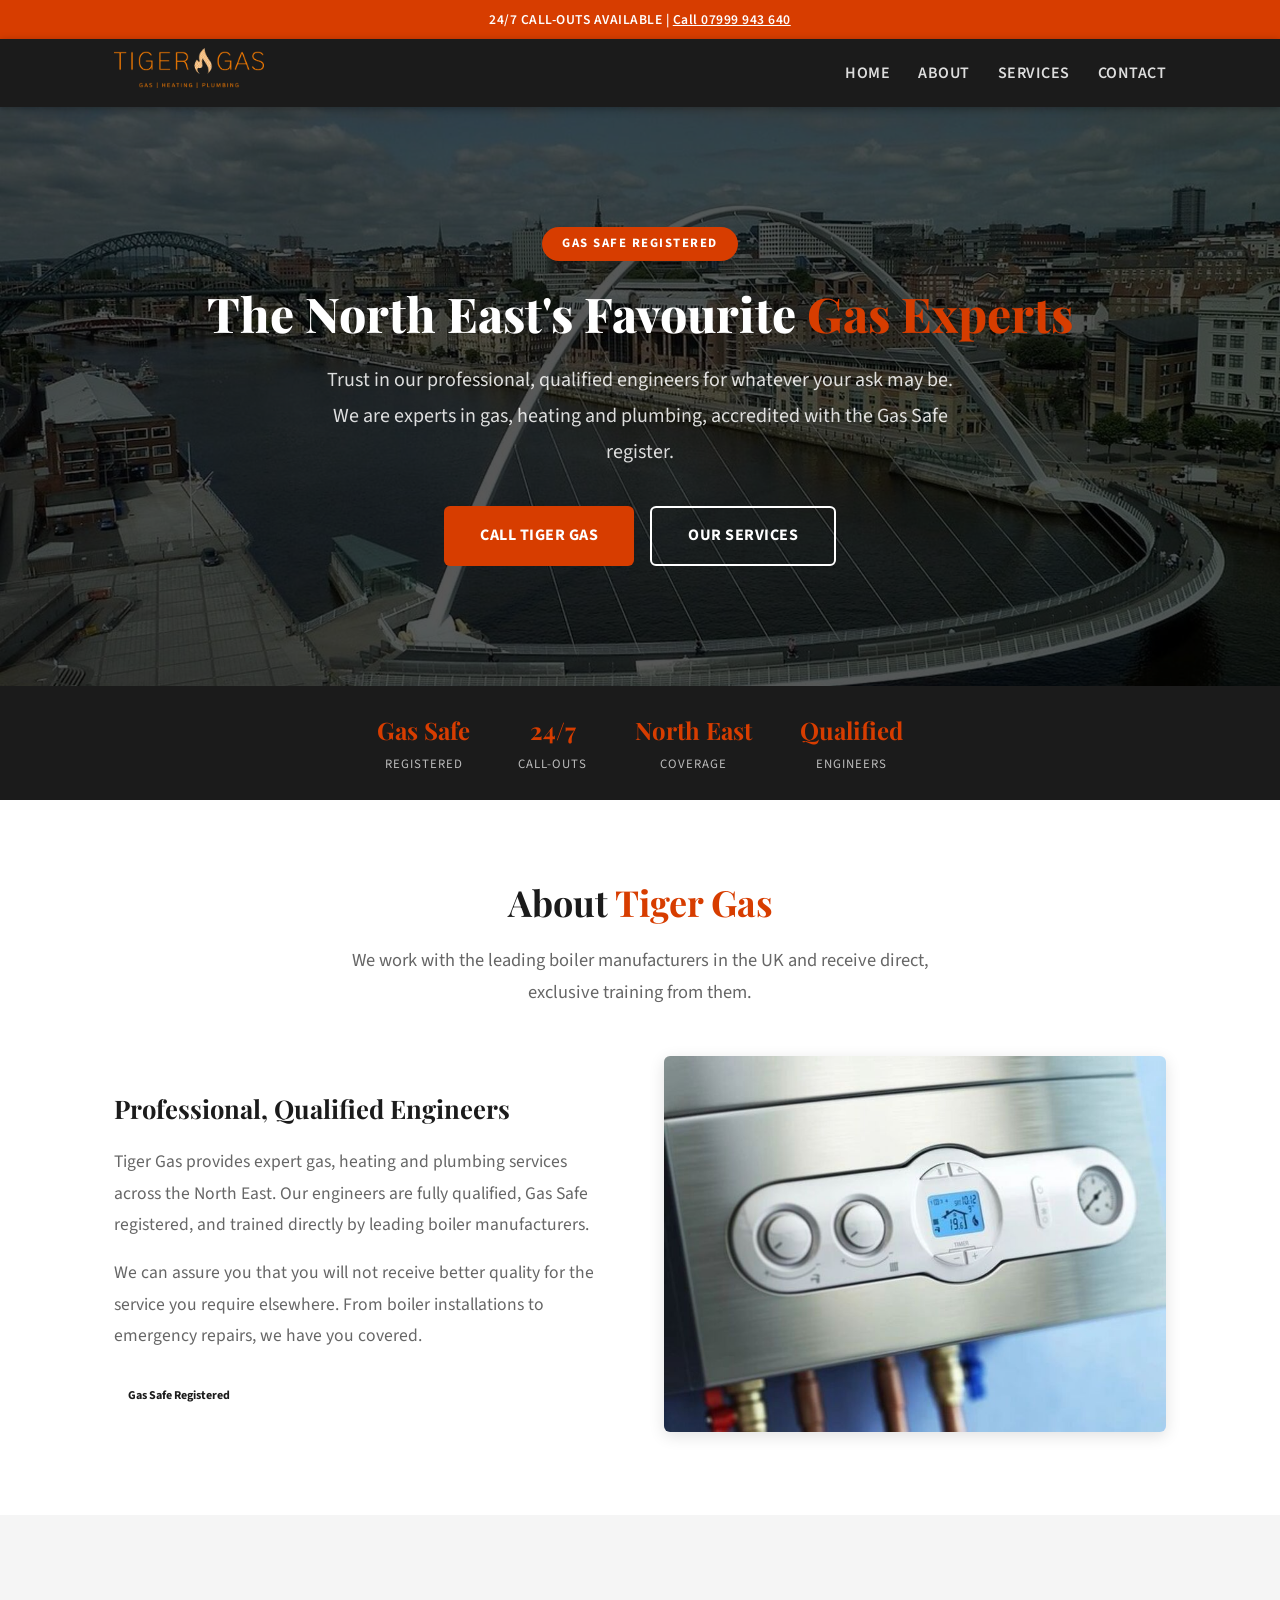
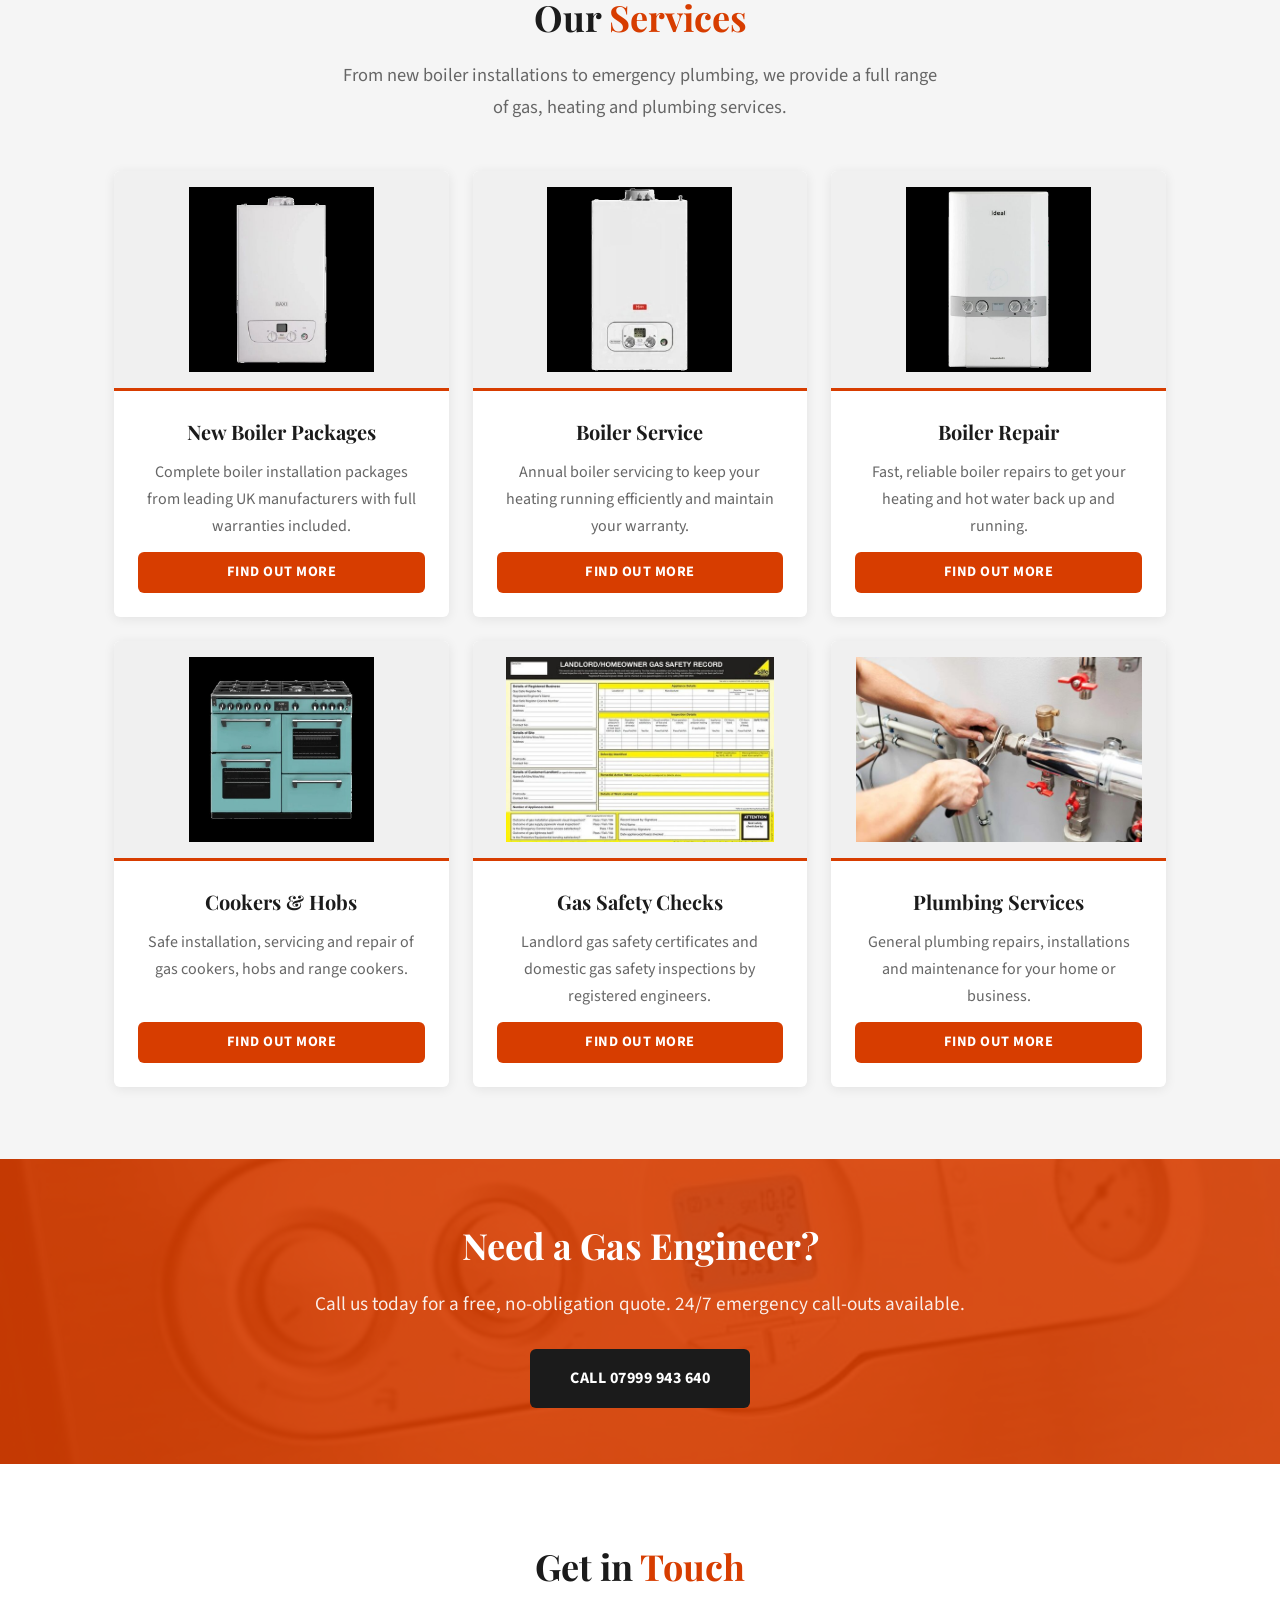
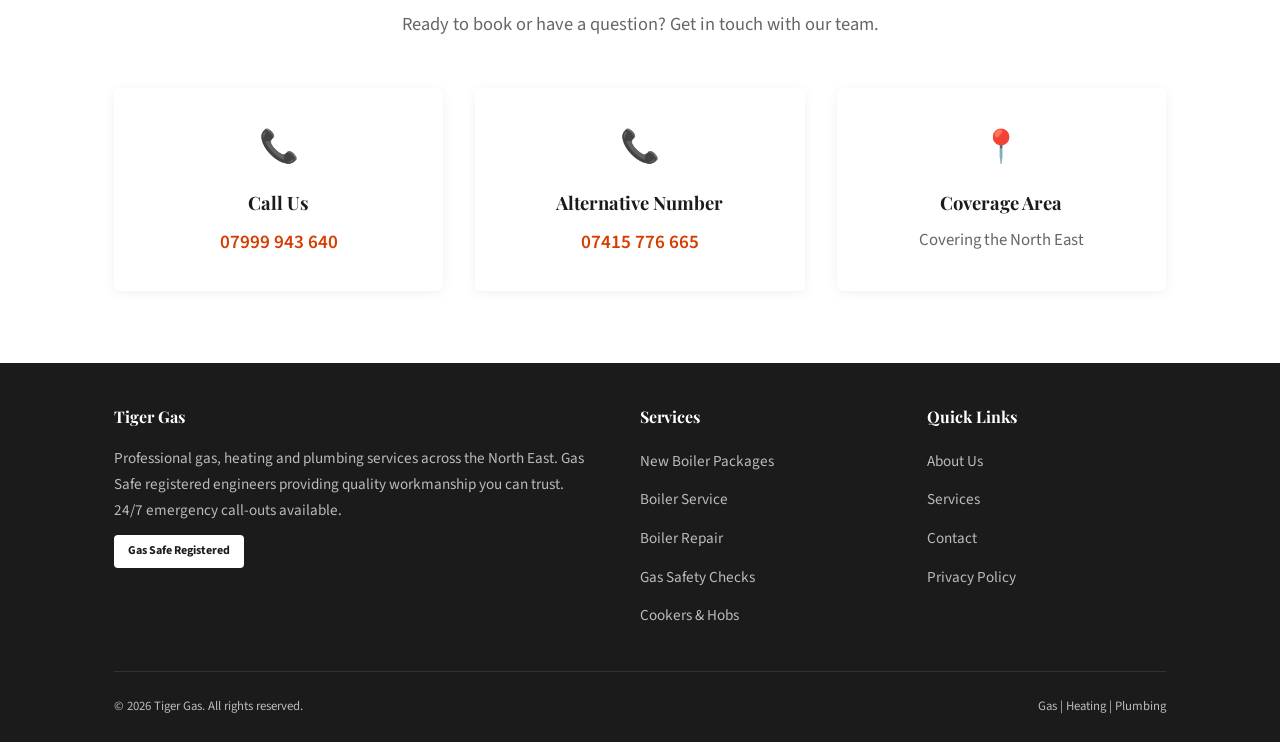
==== index.html @ 18a29472 "Add services dropdown nav, remove ASHP from service grids, keep 6-card layout" ====
<!DOCTYPE html>
<html lang="en">
<head>
  <meta charset="UTF-8">
  <link rel="icon" type="image/png" href="images/favicon.png">
  <meta name="viewport" content="width=device-width, initial-scale=1.0">
  <title>Tiger Gas | Gas, Heating &amp; Plumbing | North East</title>
  <meta name="description" content="Tiger Gas - Professional gas, heating and plumbing services across the North East. Gas Safe registered engineers. 24/7 call-outs available.">
  <link rel="preconnect" href="https://fonts.googleapis.com">
  <link rel="preconnect" href="https://fonts.gstatic.com" crossorigin>
  <link rel="preload" as="image" href="images/skyline.jpg">
  <link rel="stylesheet" href="style.css">
  <link href="https://fonts.googleapis.com/css2?family=Playfair+Display:wght@600;700;800&family=Source+Sans+3:wght@400;500;600;700&display=swap" rel="stylesheet" media="print" onload="this.media='all'">
  <noscript><link href="https://fonts.googleapis.com/css2?family=Playfair+Display:wght@600;700;800&family=Source+Sans+3:wght@400;500;600;700&display=swap" rel="stylesheet"></noscript>
</head>
<body>

<!-- TOP BAR -->
<div class="topbar">
  24/7 CALL-OUTS AVAILABLE | <a href="tel:07999943640">Call 07999 943 640</a>
</div>

<!-- NAV -->
<nav>
  <div class="container">
    <div class="logo"><a href="index.html"><img src="images/logo.png" alt="Tiger Gas"></a></div>
    <button class="hamburger" onclick="document.querySelector('nav ul').classList.toggle('open')" aria-label="Menu">
      <span></span><span></span><span></span>
    </button>
    <ul>
      <li><a href="index.html">Home</a></li>
      <li><a href="about.html">About</a></li>
      <li class="has-dropdown"><a href="services.html">Services</a>
            <div class="dropdown">
              <a href="new-boiler-packages.html">New Boiler Packages</a>
              <a href="boiler-service.html">Boiler Service</a>
              <a href="boiler-repair.html">Boiler Repair</a>
              <a href="gas-safety-checks.html">Gas Safety Checks</a>
              <a href="cookers-and-hobs.html">Cookers &amp; Hobs</a>
              <a href="air-source-heat-pumps.html">Air Source Heat Pumps</a>
            </div>
          </li>
      <li><a href="contact.html">Contact</a></li>
    </ul>
  </div>
</nav>

<main>

<!-- HERO -->
<section class="hero">
  <div class="container">
    <div class="badge">Gas Safe Registered</div>
    <h1>The North East's Favourite <span>Gas Experts</span></h1>
    <p>Trust in our professional, qualified engineers for whatever your ask may be. We are experts in gas, heating and plumbing, accredited with the Gas Safe register.</p>
    <div class="btns">
      <a href="tel:07999943640" class="btn-primary">Call Tiger Gas</a>
      <a href="services.html" class="btn-outline">Our Services</a>
    </div>
  </div>
</section>

<!-- TRUST BAR -->
<div class="trust-bar">
  <div class="container">
    <div class="trust-items">
      <div class="trust-item">
        <div class="num">Gas Safe</div>
        <div class="txt">Registered</div>
      </div>
      <div class="trust-item">
        <div class="num">24/7</div>
        <div class="txt">Call-Outs</div>
      </div>
      <div class="trust-item">
        <div class="num">North East</div>
        <div class="txt">Coverage</div>
      </div>
      <div class="trust-item">
        <div class="num">Qualified</div>
        <div class="txt">Engineers</div>
      </div>
    </div>
  </div>
</div>

<!-- ABOUT -->
<section id="about">
  <div class="container">
    <h2 class="section-title">About <span>Tiger Gas</span></h2>
    <p class="section-subtitle">We work with the leading boiler manufacturers in the UK and receive direct, exclusive training from them.</p>
    <div class="about-grid">
      <div>
        <h3>Professional, Qualified Engineers</h3>
        <p>Tiger Gas provides expert gas, heating and plumbing services across the North East. Our engineers are fully qualified, Gas Safe registered, and trained directly by leading boiler manufacturers.</p>
        <p>We can assure you that you will not receive better quality for the service you require elsewhere. From boiler installations to emergency repairs, we have you covered.</p>
        <div class="gas-safe">Gas Safe Registered</div>
      </div>
      <div>
        <img loading="lazy" src="images/hero.jpg" alt="Boiler controls" style="width:100%; border-radius: var(--radius); box-shadow: 0 4px 16px rgba(0,0,0,.12);">
      </div>
    </div>
  </div>
</section>

<!-- SERVICES -->
<section id="services" class="alt">
  <div class="container">
    <h2 class="section-title">Our <span>Services</span></h2>
    <p class="section-subtitle">From new boiler installations to emergency plumbing, we provide a full range of gas, heating and plumbing services.</p>
    <div class="services-grid">
      <div class="service-card">
        <img loading="lazy" src="images/service-boiler-new.jpg" alt="New boiler installation">
        <div class="card-body">
          <h3>New Boiler Packages</h3>
          <p>Complete boiler installation packages from leading UK manufacturers with full warranties included.</p>
          <a href="new-boiler-packages.html" class="find-out">Find Out More</a>
        </div>
      </div>
      <div class="service-card">
        <img loading="lazy" src="images/service-boiler-service.jpg" alt="Boiler servicing">
        <div class="card-body">
          <h3>Boiler Service</h3>
          <p>Annual boiler servicing to keep your heating running efficiently and maintain your warranty.</p>
          <a href="boiler-service.html" class="find-out">Find Out More</a>
        </div>
      </div>
      <div class="service-card">
        <img loading="lazy" src="images/service-boiler-repair.jpg" alt="Boiler repair">
        <div class="card-body">
          <h3>Boiler Repair</h3>
          <p>Fast, reliable boiler repairs to get your heating and hot water back up and running.</p>
          <a href="boiler-repair.html" class="find-out">Find Out More</a>
        </div>
      </div>
      <div class="service-card">
        <img loading="lazy" src="images/service-cookers.jpg" alt="Gas cookers and hobs">
        <div class="card-body">
          <h3>Cookers &amp; Hobs</h3>
          <p>Safe installation, servicing and repair of gas cookers, hobs and range cookers.</p>
          <a href="cookers-and-hobs.html" class="find-out">Find Out More</a>
        </div>
      </div>
      <div class="service-card">
        <img loading="lazy" src="images/service-gas-safety.jpg" alt="Gas safety certificate">
        <div class="card-body">
          <h3>Gas Safety Checks</h3>
          <p>Landlord gas safety certificates and domestic gas safety inspections by registered engineers.</p>
          <a href="gas-safety-checks.html" class="find-out">Find Out More</a>
        </div>
      </div>
      <div class="service-card">
        <img loading="lazy" src="images/service-plumbing.jpg" alt="Plumbing services">
        <div class="card-body">
          <h3>Plumbing Services</h3>
          <p>General plumbing repairs, installations and maintenance for your home or business.</p>
          <a href="contact.html" class="find-out">Find Out More</a>
        </div>
      </div>
    </div>
  </div>
</section>

<!-- CTA BANNER -->
<div class="cta-banner">
  <div class="container">
    <h2>Need a Gas Engineer?</h2>
    <p>Call us today for a free, no-obligation quote. 24/7 emergency call-outs available.</p>
    <a href="tel:07999943640" class="btn-dark">Call 07999 943 640</a>
  </div>
</div>

<!-- CONTACT -->
<section id="contact">
  <div class="container">
    <h2 class="section-title">Get in <span>Touch</span></h2>
    <p class="section-subtitle">Ready to book or have a question? Get in touch with our team.</p>
    <div class="contact-grid">
      <div class="contact-card">
        <div class="icon">&#128222;</div>
        <h3>Call Us</h3>
        <p><a href="tel:07999943640">07999 943 640</a></p>
      </div>
      <div class="contact-card">
        <div class="icon">&#128222;</div>
        <h3>Alternative Number</h3>
        <p><a href="tel:+447415776665">07415 776 665</a></p>
      </div>
      <div class="contact-card">
        <div class="icon">&#128205;</div>
        <h3>Coverage Area</h3>
        <p>Covering the North East</p>
      </div>
    </div>
  </div>
</section>

</main>

<!-- FOOTER -->
<footer>
  <div class="container">
    <div class="footer-grid">
      <div>
        <h4>Tiger Gas</h4>
        <p>Professional gas, heating and plumbing services across the North East. Gas Safe registered engineers providing quality workmanship you can trust. 24/7 emergency call-outs available.</p>
        <div class="gas-safe">Gas Safe Registered</div>
      </div>
      <div>
        <h4>Services</h4>
        <ul>
          <li><a href="new-boiler-packages.html">New Boiler Packages</a></li>
          <li><a href="boiler-service.html">Boiler Service</a></li>
          <li><a href="boiler-repair.html">Boiler Repair</a></li>
          <li><a href="gas-safety-checks.html">Gas Safety Checks</a></li>
          <li><a href="cookers-and-hobs.html">Cookers &amp; Hobs</a></li>
        </ul>
      </div>
      <div>
        <h4>Quick Links</h4>
        <ul>
          <li><a href="about.html">About Us</a></li>
          <li><a href="services.html">Services</a></li>
          <li><a href="contact.html">Contact</a></li>
          <li><a href="privacy.html">Privacy Policy</a></li>
        </ul>
      </div>
    </div>
    <div class="footer-bottom">
      <span>&copy; 2026 Tiger Gas. All rights reserved.</span>
      <span>Gas | Heating | Plumbing</span>
    </div>
  </div>
</footer>

</body>
</html>
---- style.css ----
*, *::before, *::after { box-sizing: border-box; margin: 0; padding: 0; }

:root {
  --orange: #D73D00;
  --orange-hover: #bf3500;
  --dark: #1B1B1B;
  --dark-light: #2a2a2a;
  --text: #333333;
  --text-light: #666666;
  --bg: #ffffff;
  --bg-alt: #f5f5f5;
  --radius: 6px;
}

body {
  font-family: 'Source Sans 3', -apple-system, sans-serif;
  color: var(--text);
  font-size: 18px;
  line-height: 1.7;
  background: var(--bg);
}

h1, h2, h3 { font-family: 'Playfair Display', serif; }
a { color: var(--orange); text-decoration: none; }
a:hover { text-decoration: underline; }
.container { max-width: 1100px; margin: 0 auto; padding: 0 24px; }

/* TOP BAR */
.topbar {
  background: var(--orange);
  color: #fff;
  text-align: center;
  padding: 8px 16px;
  font-size: .85rem;
  font-weight: 600;
  letter-spacing: .5px;
}
.topbar a { color: #fff; text-decoration: underline; }

/* NAV */
nav {
  background: var(--dark);
  position: sticky;
  top: 0;
  z-index: 100;
  box-shadow: 0 2px 8px rgba(0,0,0,.3);
}
nav .container {
  display: flex;
  align-items: center;
  justify-content: space-between;
  height: 68px;
}
nav .logo img {
  height: 40px;
  width: auto;
}
nav .logo a { display: inline-block; line-height: 0; }
nav ul { list-style: none; display: flex; gap: 28px; }
nav ul a {
  color: rgba(255,255,255,.85);
  font-size: 1rem;
  font-weight: 600;
  text-transform: uppercase;
  letter-spacing: .5px;
  transition: color .2s;
}
nav ul a:hover { color: var(--orange); text-decoration: none; }

/* NAV DROPDOWN */
nav li { position: relative; }
nav li .dropdown {
  display: none;
  position: absolute;
  top: 100%;
  left: 0;
  background: var(--dark);
  min-width: 220px;
  border-radius: 0 0 6px 6px;
  box-shadow: 0 8px 24px rgba(0,0,0,.3);
  padding: 8px 0;
  z-index: 100;
}
nav li:hover .dropdown { display: block; }
nav li .dropdown a {
  display: block;
  padding: 10px 20px;
  font-size: .85rem;
  text-transform: none;
  letter-spacing: 0;
  white-space: nowrap;
}
nav li .dropdown a:hover { background: rgba(255,255,255,.08); }

.hamburger {
  display: none;
  background: none;
  border: none;
  cursor: pointer;
  padding: 4px;
}
.hamburger span {
  display: block;
  width: 26px;
  height: 3px;
  background: #fff;
  margin: 5px 0;
  border-radius: 2px;
  transition: .3s;
}

/* HERO */
.hero {
  background: url('images/skyline.jpg') center/cover no-repeat;
  color: #fff;
  padding: 120px 0;
  text-align: center;
  position: relative;
  overflow: hidden;
}
.hero::before {
  content: '';
  position: absolute;
  inset: 0;
  background: rgba(0,0,0,.65);
}
.hero .container { position: relative; z-index: 1; }
.hero .badge {
  display: inline-block;
  background: var(--orange);
  color: #fff;
  font-size: .8rem;
  font-weight: 700;
  text-transform: uppercase;
  letter-spacing: 1.5px;
  padding: 6px 20px;
  border-radius: 30px;
  margin-bottom: 24px;
}
.hero h1 {
  font-size: 3rem;
  font-weight: 800;
  margin-bottom: 20px;
  line-height: 1.2;
}
.hero h1 span { color: var(--orange); }
.hero p {
  font-size: 1.25rem;
  color: rgba(255,255,255,.85);
  max-width: 650px;
  margin: 0 auto 36px;
  line-height: 1.8;
}
.hero .btns { display: flex; gap: 16px; justify-content: center; flex-wrap: wrap; }
.btn-primary {
  display: inline-block;
  background: var(--orange);
  color: #fff;
  padding: 16px 36px;
  border-radius: var(--radius);
  font-weight: 700;
  font-size: 1rem;
  text-transform: uppercase;
  letter-spacing: .5px;
  transition: background .2s, transform .2s;
  border: none;
  cursor: pointer;
}
.btn-primary:hover { background: var(--orange-hover); transform: translateY(-2px); text-decoration: none; }
.btn-outline {
  display: inline-block;
  border: 2px solid #fff;
  color: #fff;
  padding: 14px 36px;
  border-radius: var(--radius);
  font-weight: 700;
  font-size: 1rem;
  text-transform: uppercase;
  letter-spacing: .5px;
  transition: background .2s, transform .2s;
}
.btn-outline:hover { background: rgba(255,255,255,.1); transform: translateY(-2px); text-decoration: none; }

/* SECTIONS */
section { padding: 72px 0; }
section.alt { background: var(--bg-alt); }
.section-title {
  font-size: 2.25rem;
  font-weight: 700;
  text-align: center;
  margin-bottom: 12px;
  color: var(--dark);
}
.section-title span { color: var(--orange); }
.section-subtitle {
  text-align: center;
  color: var(--text-light);
  margin-bottom: 48px;
  max-width: 600px;
  margin-left: auto;
  margin-right: auto;
  font-size: 1.15rem;
}

/* TRUST BAR */
.trust-bar {
  background: var(--dark);
  padding: 24px 0;
}
.trust-items {
  display: flex;
  justify-content: center;
  gap: 48px;
  flex-wrap: wrap;
}
.trust-item {
  text-align: center;
  color: #fff;
}
.trust-item .num {
  font-family: 'Playfair Display', serif;
  font-size: 1.5rem;
  font-weight: 700;
  color: var(--orange);
}
.trust-item .txt {
  font-size: .8rem;
  text-transform: uppercase;
  letter-spacing: 1px;
  color: rgba(255,255,255,.7);
  margin-top: 4px;
}

/* ABOUT */
.about-grid {
  display: grid;
  grid-template-columns: 1fr 1fr;
  gap: 48px;
  align-items: center;
}
.about-grid h3 {
  font-size: 1.6rem;
  margin-bottom: 16px;
  color: var(--dark);
}
.about-grid p {
  color: var(--text-light);
  margin-bottom: 16px;
  font-size: 1.1rem;
  line-height: 1.8;
}
.about-highlights {
  display: grid;
  grid-template-columns: 1fr 1fr;
  gap: 16px;
}
.highlight-card {
  background: var(--bg);
  border-left: 4px solid var(--orange);
  padding: 20px;
  border-radius: 0 var(--radius) var(--radius) 0;
  box-shadow: 0 2px 8px rgba(0,0,0,.06);
}
.highlight-card .icon { font-size: 1.5rem; margin-bottom: 8px; }
.highlight-card h4 { font-size: .9rem; color: var(--dark); margin-bottom: 4px; }
.highlight-card p { font-size: .8rem; color: var(--text-light); margin: 0; }

/* SERVICES */
.services-grid {
  display: grid;
  grid-template-columns: repeat(3, 1fr);
  gap: 24px;
}
.service-card {
  background: var(--bg);
  border-radius: var(--radius);
  overflow: hidden;
  box-shadow: 0 2px 12px rgba(0,0,0,.08);
  transition: transform .2s, box-shadow .2s;
  text-align: center;
  padding: 0;
  border-top: none;
  display: flex;
  flex-direction: column;
}
.service-card:hover {
  transform: translateY(-6px);
  box-shadow: 0 8px 24px rgba(0,0,0,.12);
}
.service-card img {
  width: 100%;
  height: 220px;
  object-fit: contain;
  background: #f0f0f0;
  padding: 16px;
  border-bottom: 3px solid var(--orange);
}
.service-card .card-body {
  padding: 24px;
  flex: 1;
  display: flex;
  flex-direction: column;
}
.service-card .card-body p {
  flex: 1;
}
.service-card h3 {
  font-size: 1.25rem;
  margin-bottom: 10px;
  color: var(--dark);
}
.service-card p {
  font-size: 1rem;
  color: var(--text-light);
  line-height: 1.7;
}
.service-card .find-out {
  display: inline-block;
  margin-top: 12px;
  background: var(--orange);
  color: #fff;
  padding: 8px 20px;
  border-radius: var(--radius);
  font-size: .9rem;
  font-weight: 700;
  text-transform: uppercase;
  letter-spacing: .5px;
  transition: background .2s;
}
.service-card .find-out:hover { background: var(--orange-hover); text-decoration: none; }

/* CTA BANNER */
.cta-banner {
  background: linear-gradient(rgba(215,61,0,.9), rgba(215,61,0,.9)), url('images/hero.jpg') center/cover no-repeat;
  color: #fff;
  padding: 56px 0;
  text-align: center;
}
.cta-banner h2 {
  font-size: 2.25rem;
  margin-bottom: 12px;
}
.cta-banner p {
  font-size: 1.2rem;
  opacity: .9;
  margin-bottom: 28px;
}
.cta-banner .btn-dark {
  display: inline-block;
  background: var(--dark);
  color: #fff;
  padding: 16px 40px;
  border-radius: var(--radius);
  font-weight: 700;
  font-size: 1rem;
  text-transform: uppercase;
  letter-spacing: .5px;
  transition: background .2s, transform .2s;
}
.cta-banner .btn-dark:hover { background: #000; transform: translateY(-2px); text-decoration: none; }

/* CONTACT GRID (homepage) */
.contact-grid {
  display: grid;
  grid-template-columns: 1fr 1fr 1fr;
  gap: 32px;
  text-align: center;
}
.contact-card {
  padding: 32px 24px;
  background: var(--bg);
  border-radius: var(--radius);
  box-shadow: 0 2px 12px rgba(0,0,0,.06);
}
.contact-card .icon {
  font-size: 2rem;
  margin-bottom: 12px;
}
.contact-card h3 {
  font-size: 1.15rem;
  color: var(--dark);
  margin-bottom: 8px;
}
.contact-card p {
  color: var(--text-light);
  font-size: 1.05rem;
}
.contact-card a {
  color: var(--orange);
  font-weight: 600;
  font-size: 1.2rem;
}
.contact-card a.btn-primary {
  color: #fff;
  font-size: .95rem;
}

/* FOOTER */
footer {
  background: var(--dark);
  color: rgba(255,255,255,.7);
  padding: 40px 0 24px;
}
.footer-grid {
  display: grid;
  grid-template-columns: 2fr 1fr 1fr;
  gap: 48px;
  margin-bottom: 32px;
}
footer h4 {
  color: #fff;
  font-family: 'Playfair Display', serif;
  font-size: 1rem;
  margin-bottom: 16px;
}
footer p { font-size: .95rem; line-height: 1.7; }
footer ul { list-style: none; }
footer ul li { margin-bottom: 8px; }
footer ul a { color: rgba(255,255,255,.7); font-size: .95rem; }
footer ul a:hover { color: var(--orange); }
.footer-bottom {
  border-top: 1px solid rgba(255,255,255,.1);
  padding-top: 24px;
  display: flex;
  justify-content: space-between;
  font-size: .8rem;
}
.gas-safe {
  display: inline-block;
  background: #fff;
  color: var(--dark);
  font-weight: 700;
  font-size: .75rem;
  padding: 6px 14px;
  border-radius: 4px;
  margin-top: 12px;
}

/* PAGE HERO (subpages) */
.page-hero {
  background: var(--dark);
  color: #fff;
  padding: 60px 0;
  height: 220px;
  display: flex;
  align-items: center;
  justify-content: center;
  text-align: center;
  position: relative;
  box-sizing: border-box;
}
.page-hero h1 {
  font-size: 2.5rem;
  font-weight: 800;
}
.page-hero h1 span { color: var(--orange); }
.page-hero p {
  color: rgba(255,255,255,.8);
  font-size: 1.15rem;
  max-width: 650px;
  margin: 16px auto 0;
  line-height: 1.7;
}

/* ABOUT CARDS (3-column grid) */
.about-cards {
  display: grid;
  grid-template-columns: repeat(3, 1fr);
  gap: 32px;
}
.about-card {
  background: var(--bg);
  border-radius: var(--radius);
  padding: 36px 28px;
  text-align: center;
  box-shadow: 0 2px 12px rgba(0,0,0,.06);
  border-top: 4px solid var(--orange);
  transition: transform .2s;
}
.about-card:hover { transform: translateY(-4px); }
.about-card-icon {
  font-size: 2.5rem;
  margin-bottom: 16px;
}
.about-card h3 {
  font-size: 1.15rem;
  color: var(--dark);
  margin-bottom: 12px;
}
.about-card p {
  color: var(--text-light);
  font-size: .95rem;
  line-height: 1.7;
}

/* PRICING TABLE */
.pricing-table {
  width: 100%;
  border-collapse: collapse;
  margin: 24px 0;
  border-radius: var(--radius);
  overflow: hidden;
  box-shadow: 0 2px 12px rgba(0,0,0,.08);
}
.pricing-table thead th {
  background: var(--dark);
  color: #fff;
  padding: 16px 24px;
  text-align: left;
  font-family: 'Playfair Display', serif;
  font-size: 1rem;
  font-weight: 700;
}
.pricing-table tbody td {
  padding: 14px 24px;
  font-size: .95rem;
  color: var(--text);
  border-bottom: 1px solid #eee;
}
.pricing-table tbody tr:nth-child(even) {
  background: var(--bg-alt);
}
.pricing-table tbody tr:hover {
  background: #ffe8dd;
}
.pricing-table .price {
  font-weight: 700;
  color: var(--orange);
  white-space: nowrap;
}
.pricing-table .note {
  font-size: .8rem;
  color: var(--text-light);
  display: block;
  margin-top: 2px;
}

/* FEATURE GRID (6 cards) */
.feature-grid {
  display: grid;
  grid-template-columns: repeat(3, 1fr);
  gap: 24px;
  margin: 36px 0;
}
.feature-card {
  background: var(--bg);
  border-radius: var(--radius);
  padding: 28px 20px;
  text-align: center;
  box-shadow: 0 2px 12px rgba(0,0,0,.06);
  border-left: 4px solid var(--orange);
  transition: transform .2s;
}
.feature-card:hover { transform: translateY(-4px); }
.feature-card .feature-icon {
  font-size: 2rem;
  margin-bottom: 12px;
}
.feature-card h3 {
  font-size: 1rem;
  color: var(--dark);
  margin-bottom: 6px;
}
.feature-card p {
  font-size: .85rem;
  color: var(--text-light);
  line-height: 1.5;
}

/* FAQ SECTION */
.faq-section {
  max-width: 800px;
  margin: 0 auto;
}
.faq-item {
  border-bottom: 1px solid #eee;
  margin-bottom: 0;
}
.faq-question {
  width: 100%;
  background: none;
  border: none;
  padding: 20px 40px 20px 0;
  text-align: left;
  font-family: 'Playfair Display', serif;
  font-size: 1.05rem;
  font-weight: 700;
  color: var(--dark);
  cursor: pointer;
  position: relative;
  transition: color .2s;
}
.faq-question:hover { color: var(--orange); }
.faq-question::after {
  content: '+';
  position: absolute;
  right: 0;
  top: 50%;
  transform: translateY(-50%);
  font-size: 1.4rem;
  font-weight: 400;
  color: var(--orange);
  transition: transform .2s;
}
.faq-item.open .faq-question::after {
  content: '\2212';
}
.faq-answer {
  max-height: 0;
  overflow: hidden;
  transition: max-height .3s ease, padding .3s ease;
}
.faq-item.open .faq-answer {
  max-height: 300px;
  padding-bottom: 20px;
}
.faq-answer p {
  color: var(--text-light);
  font-size: .95rem;
  line-height: 1.7;
}

/* CHECKLIST */
.checklist {
  list-style: none;
  display: grid;
  grid-template-columns: 1fr 1fr;
  gap: 12px;
  margin: 24px 0;
}
.checklist li {
  padding: 12px 16px 12px 44px;
  background: var(--bg);
  border-radius: var(--radius);
  box-shadow: 0 1px 6px rgba(0,0,0,.06);
  font-size: .95rem;
  color: var(--text);
  position: relative;
}
.checklist li::before {
  content: '\2713';
  position: absolute;
  left: 16px;
  top: 12px;
  color: var(--orange);
  font-weight: 700;
  font-size: 1.1rem;
}

/* CONTACT CARDS (contact page, 2x2 grid) */
.contact-cards {
  display: grid;
  grid-template-columns: 1fr 1fr;
  gap: 32px;
  margin-top: 36px;
}
.contact-info-card {
  background: var(--bg);
  border-radius: var(--radius);
  padding: 36px 28px;
  text-align: center;
  box-shadow: 0 2px 12px rgba(0,0,0,.06);
  border-top: 4px solid var(--orange);
}
.contact-info-card .icon {
  font-size: 2.5rem;
  margin-bottom: 12px;
}
.contact-info-card h3 {
  font-size: 1.1rem;
  color: var(--dark);
  margin-bottom: 10px;
}
.contact-info-card p {
  color: var(--text-light);
  font-size: .95rem;
  line-height: 1.7;
  margin-bottom: 4px;
}
.contact-info-card a {
  color: var(--orange);
  font-weight: 700;
  font-size: 1.15rem;
}

/* CONTENT SECTION (generic text blocks) */
.content-section {
  max-width: 800px;
  margin: 0 auto;
}
.content-section p {
  color: var(--text-light);
  font-size: 1rem;
  line-height: 1.8;
  margin-bottom: 16px;
}
.content-section h2 {
  color: var(--dark);
  font-size: 1.5rem;
  margin-bottom: 16px;
  margin-top: 40px;
}
.content-section h2 span { color: var(--orange); }
.content-section ul {
  list-style: none;
  padding: 0;
  margin-bottom: 24px;
}
.content-section ul li {
  padding: 8px 0 8px 28px;
  position: relative;
  color: var(--text-light);
  font-size: .95rem;
}
.content-section ul li::before {
  content: '\2713';
  position: absolute;
  left: 0;
  color: var(--orange);
  font-weight: 700;
}

/* BENEFITS LIST */
.benefits-list {
  display: grid;
  grid-template-columns: repeat(auto-fit, minmax(200px, 1fr));
  gap: 16px;
  margin: 32px 0;
}
.benefit-item {
  display: flex;
  align-items: center;
  gap: 12px;
  padding: 16px;
  background: var(--bg);
  border-radius: var(--radius);
  box-shadow: 0 1px 6px rgba(0,0,0,.06);
  border-left: 4px solid var(--orange);
}
.benefit-item .benefit-icon {
  font-size: 1.4rem;
  flex-shrink: 0;
}
.benefit-item span {
  font-size: .95rem;
  color: var(--text);
  font-weight: 600;
}

/* ISSUES GRID */
.issues-grid {
  display: grid;
  grid-template-columns: repeat(3, 1fr);
  gap: 20px;
  margin: 32px 0;
}
.issue-card {
  background: var(--bg);
  padding: 24px;
  border-radius: var(--radius);
  box-shadow: 0 2px 10px rgba(0,0,0,.06);
  text-align: center;
  border-top: 3px solid var(--orange);
}
.issue-card .issue-icon {
  font-size: 2rem;
  margin-bottom: 10px;
}
.issue-card h3 {
  font-size: .95rem;
  color: var(--dark);
}

/* CALLOUT BOX */
.callout-box {
  background: var(--bg-alt);
  border-left: 4px solid var(--orange);
  padding: 24px 28px;
  border-radius: 0 var(--radius) var(--radius) 0;
  margin: 32px 0;
}
.callout-box p {
  color: var(--text);
  font-size: .95rem;
  line-height: 1.7;
  margin: 0;
}
.callout-box strong {
  color: var(--dark);
}

/* ATAG SECTION */
.atag-section {
  background: var(--dark);
  color: #fff;
  padding: 48px;
  border-radius: var(--radius);
  margin: 40px 0;
  text-align: center;
}
.atag-section h2 {
  color: #fff;
  margin-bottom: 16px;
}
.atag-section h2 span { color: var(--orange); }
.atag-section p {
  color: rgba(255,255,255,.8);
  font-size: 1rem;
  line-height: 1.7;
  max-width: 700px;
  margin: 0 auto 24px;
}

/* RESPONSIVE */
@media (max-width: 768px) {
  .hamburger { display: block; }
  nav ul {
    display: none;
    position: absolute;
    top: 68px;
    left: 0;
    right: 0;
    background: var(--dark);
    flex-direction: column;
    padding: 16px 24px;
    gap: 16px;
    box-shadow: 0 4px 12px rgba(0,0,0,.3);
  }
  nav ul.open { display: flex; }
  nav li .dropdown {
    position: static;
    box-shadow: none;
    min-width: 0;
    padding: 0 0 0 16px;
  }
  nav li .dropdown a { padding: 8px 0; }
  nav li.has-dropdown.open .dropdown { display: block; }
  .hero h1 { font-size: 2rem; }
  .hero { padding: 60px 0; }
  .page-hero h1 { font-size: 1.8rem; }
  .about-grid { grid-template-columns: 1fr; gap: 32px; }
  .about-highlights { grid-template-columns: 1fr; }
  .about-cards { grid-template-columns: 1fr; }
  .services-grid { grid-template-columns: 1fr; }
  .contact-grid { grid-template-columns: 1fr; }
  .contact-cards { grid-template-columns: 1fr; }
  .footer-grid { grid-template-columns: 1fr; gap: 24px; }
  .footer-bottom { flex-direction: column; gap: 8px; }
  .trust-items { gap: 24px; }
  .feature-grid { grid-template-columns: 1fr; }
  .checklist { grid-template-columns: 1fr; }
  .issues-grid { grid-template-columns: 1fr; }
  .benefits-list { grid-template-columns: 1fr; }
  .pricing-table thead th,
  .pricing-table tbody td { padding: 10px 14px; font-size: .85rem; }
  .atag-section { padding: 32px 20px; }
}

@media (min-width: 769px) and (max-width: 1024px) {
  .services-grid { grid-template-columns: repeat(2, 1fr); }
  .feature-grid { grid-template-columns: repeat(2, 1fr); }
  .issues-grid { grid-template-columns: repeat(2, 1fr); }
}
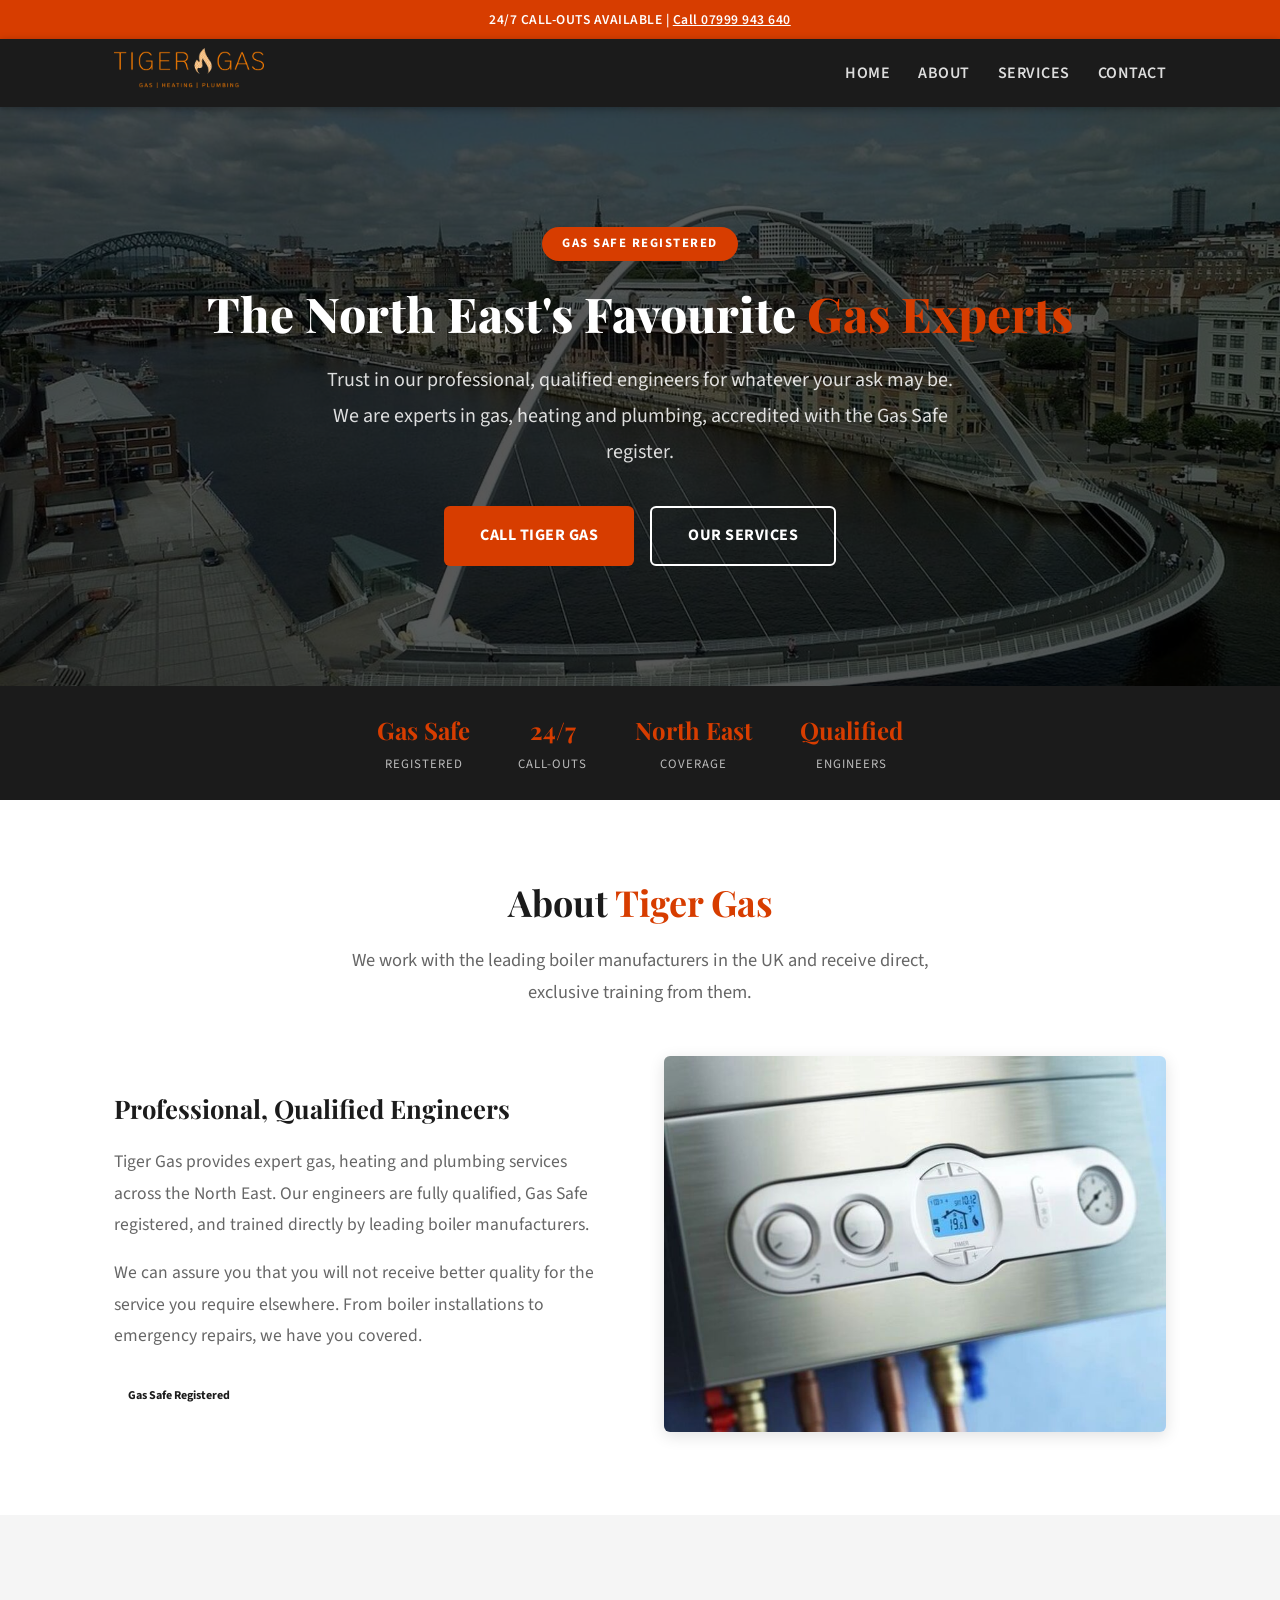
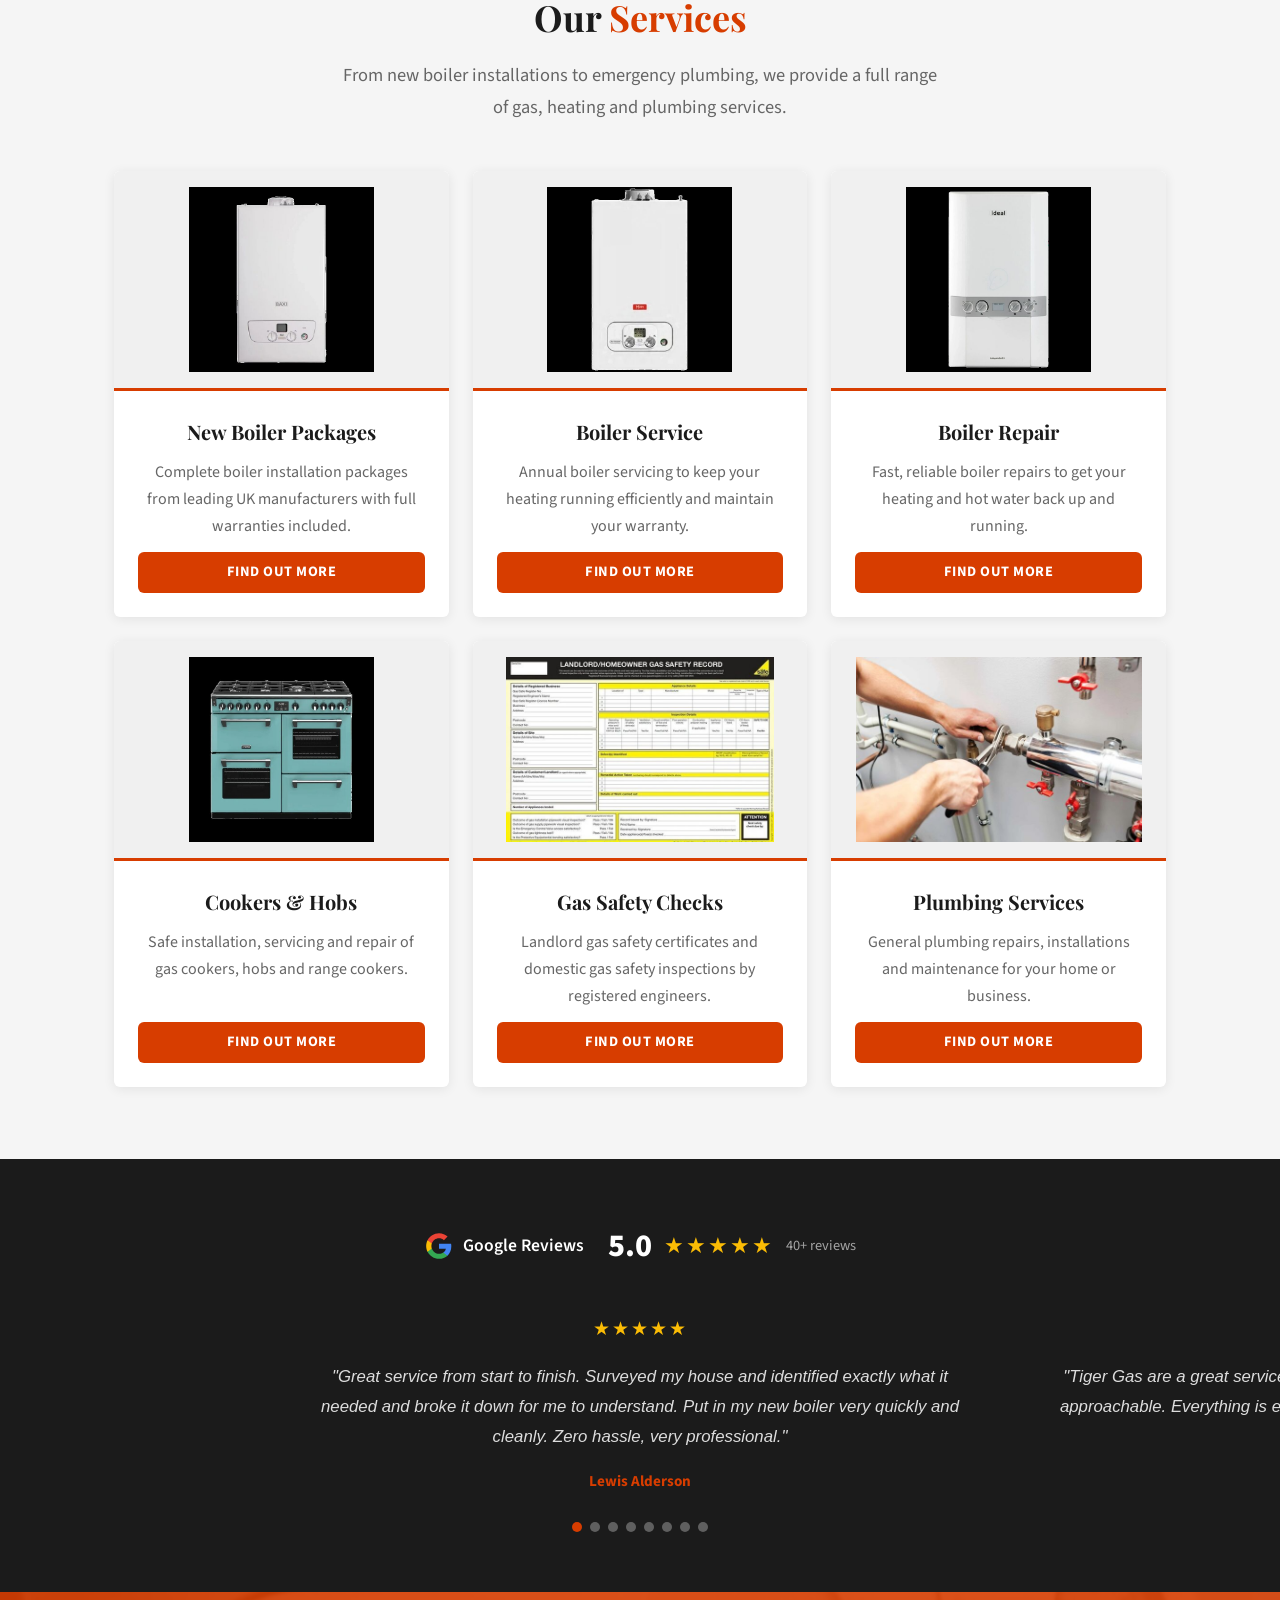
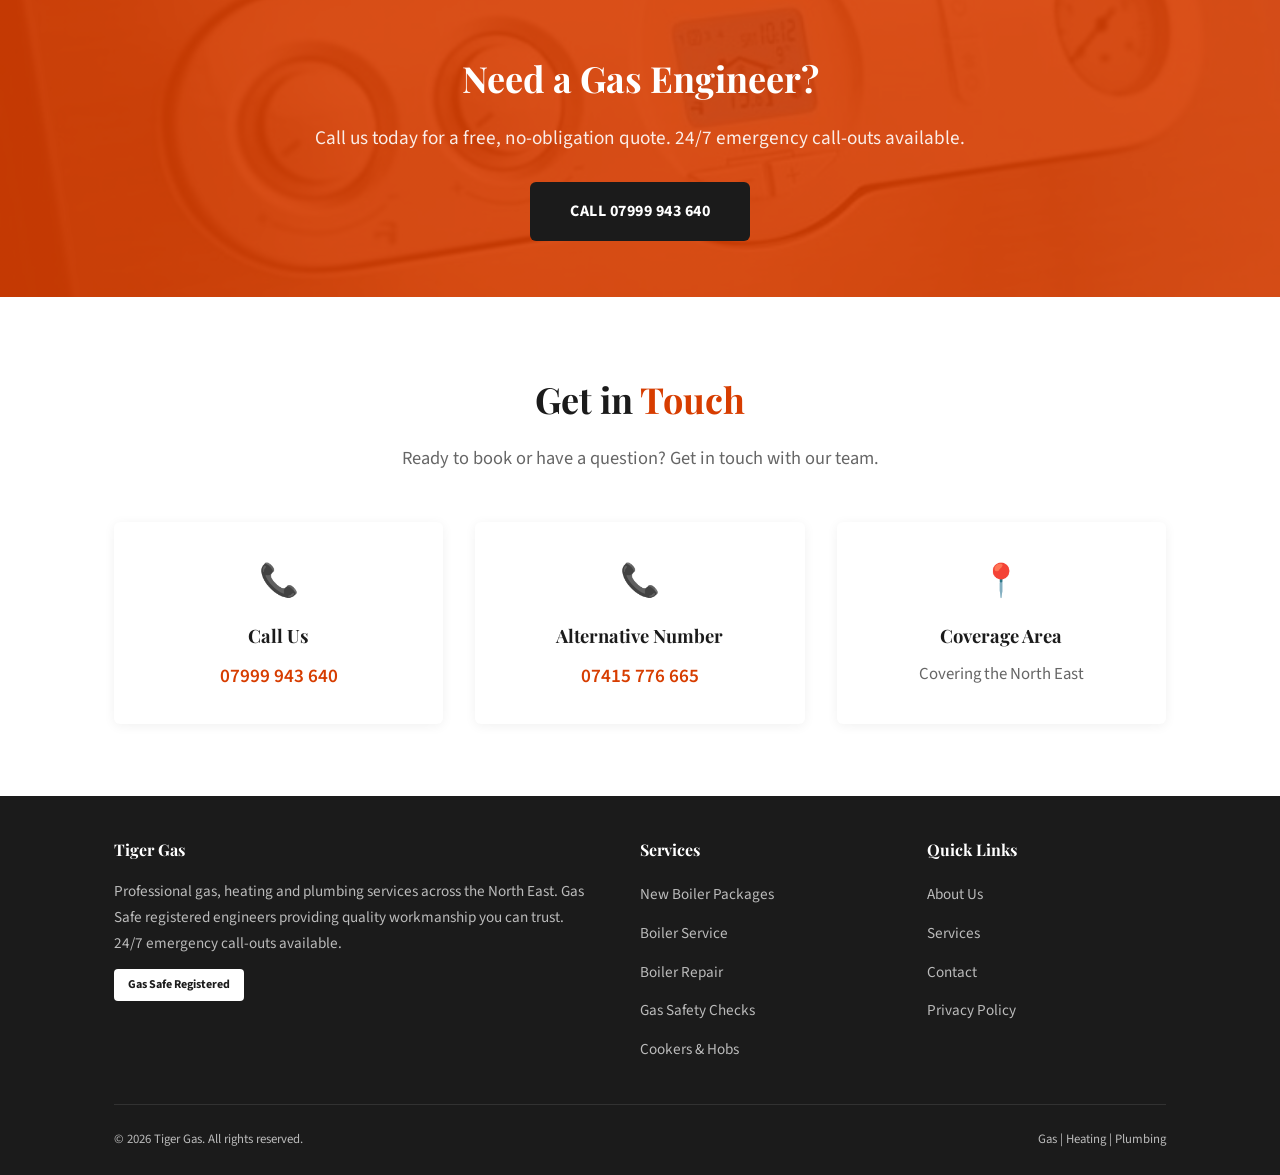
==== commit dadbb9fd: "Add Google 5-star reviews badge and sliding testimonial carousel" ====
--- a/index.html
+++ b/index.html
@@ -161,6 +161,69 @@
   </div>
 </section>
 
+<!-- GOOGLE REVIEWS -->
+<section class="reviews-section">
+  <div class="container">
+    <div class="google-badge">
+      <div class="google-logo">
+        <svg viewBox="0 0 24 24" width="28" height="28"><path fill="#4285F4" d="M22.56 12.25c0-.78-.07-1.53-.2-2.25H12v4.26h5.92a5.06 5.06 0 0 1-2.2 3.32v2.77h3.57c2.08-1.92 3.27-4.74 3.27-8.1z"/><path fill="#34A853" d="M12 23c2.97 0 5.46-.98 7.28-2.66l-3.57-2.77c-.98.66-2.23 1.06-3.71 1.06-2.86 0-5.29-1.93-6.16-4.53H2.18v2.84C3.99 20.53 7.7 23 12 23z"/><path fill="#FBBC05" d="M5.84 14.09c-.22-.66-.35-1.36-.35-2.09s.13-1.43.35-2.09V7.07H2.18C1.43 8.55 1 10.22 1 12s.43 3.45 1.18 4.93l2.85-2.22.81-.62z"/><path fill="#EA4335" d="M12 5.38c1.62 0 3.06.56 4.21 1.64l3.15-3.15C17.45 2.09 14.97 1 12 1 7.7 1 3.99 3.47 2.18 7.07l3.66 2.84c.87-2.6 3.3-4.53 6.16-4.53z"/></svg>
+        <span>Google Reviews</span>
+      </div>
+      <div class="google-rating">
+        <span class="rating-number">5.0</span>
+        <div class="stars">&#9733;&#9733;&#9733;&#9733;&#9733;</div>
+        <span class="review-count">40+ reviews</span>
+      </div>
+    </div>
+
+    <div class="testimonial-slider" id="testimonialSlider">
+      <div class="testimonial-track">
+        <div class="testimonial">
+          <div class="stars">&#9733;&#9733;&#9733;&#9733;&#9733;</div>
+          <p>"Great service from start to finish. Surveyed my house and identified exactly what it needed and broke it down for me to understand. Put in my new boiler very quickly and cleanly. Zero hassle, very professional."</p>
+          <div class="author">Lewis Alderson</div>
+        </div>
+        <div class="testimonial">
+          <div class="stars">&#9733;&#9733;&#9733;&#9733;&#9733;</div>
+          <p>"Tiger Gas are a great service! Very prompt with the jobs, professional and approachable. Everything is explained what's been done and why. Thanks!"</p>
+          <div class="author">Emily Jackson</div>
+        </div>
+        <div class="testimonial">
+          <div class="stars">&#9733;&#9733;&#9733;&#9733;&#9733;</div>
+          <p>"Class A result. I finally have hot running water and a very small, neat boiler. Only saw him twice for quick questions and forgot he was here!"</p>
+          <div class="author">Nikki Cheverall</div>
+        </div>
+        <div class="testimonial">
+          <div class="stars">&#9733;&#9733;&#9733;&#9733;&#9733;</div>
+          <p>"Jabs repaired my hot water and central heating when I called just after 9pm on a Sunday for an emergency callout. He said he'd come and he did exactly at the time agreed upon. Top lad!"</p>
+          <div class="author">A C</div>
+        </div>
+        <div class="testimonial">
+          <div class="stars">&#9733;&#9733;&#9733;&#9733;&#9733;</div>
+          <p>"Very friendly and reliable. Kept us up to date with what they were doing, extremely efficient and tidied up after themselves. Good job!"</p>
+          <div class="author">Fatima Begum</div>
+        </div>
+        <div class="testimonial">
+          <div class="stars">&#9733;&#9733;&#9733;&#9733;&#9733;</div>
+          <p>"Highly recommend. Jabs did a great job installing a new boiler. Fast, efficient, helpful, clean worker with excellent communications at a good price."</p>
+          <div class="author">Lynn</div>
+        </div>
+        <div class="testimonial">
+          <div class="stars">&#9733;&#9733;&#9733;&#9733;&#9733;</div>
+          <p>"Installed a new boiler. Very clean and professional, tidied up after himself. Knew exactly what he was doing and showed me how to use the boiler properly. Definitely my go to man now."</p>
+          <div class="author">S B</div>
+        </div>
+        <div class="testimonial">
+          <div class="stars">&#9733;&#9733;&#9733;&#9733;&#9733;</div>
+          <p>"Very friendly and knowledgeable young man. Responded to my job almost instantly and was out to my house within the hour. Had my boiler up and running the same afternoon. Would highly recommend."</p>
+          <div class="author">Billy Anderson</div>
+        </div>
+      </div>
+      <div class="slider-dots" id="sliderDots"></div>
+    </div>
+  </div>
+</section>
+
 <!-- CTA BANNER -->
 <div class="cta-banner">
   <div class="container">
@@ -233,5 +296,28 @@
   </div>
 </footer>
 
+<script>
+(function(){
+  var track = document.querySelector('.testimonial-track');
+  var slides = document.querySelectorAll('.testimonial');
+  var dotsWrap = document.getElementById('sliderDots');
+  var current = 0;
+  var total = slides.length;
+  for(var i=0;i<total;i++){
+    var d = document.createElement('span');
+    d.className = 'dot' + (i===0?' active':'');
+    d.dataset.i = i;
+    d.onclick = function(){ goTo(+this.dataset.i); };
+    dotsWrap.appendChild(d);
+  }
+  function goTo(n){
+    current = n;
+    track.style.transform = 'translateX(-'+current*100+'%)';
+    var dots = dotsWrap.querySelectorAll('.dot');
+    for(var j=0;j<dots.length;j++) dots[j].className = 'dot'+(j===current?' active':'');
+  }
+  setInterval(function(){ goTo((current+1)%total); }, 5000);
+})();
+</script>
 </body>
 </html>
--- a/style.css
+++ b/style.css
@@ -787,6 +787,100 @@
 }
 .callout-box strong {
   color: var(--dark);
+}
+
+/* GOOGLE REVIEWS */
+.reviews-section {
+  background: var(--dark);
+  padding: 60px 0;
+  text-align: center;
+  overflow: hidden;
+}
+.google-badge {
+  display: flex;
+  align-items: center;
+  justify-content: center;
+  gap: 24px;
+  margin-bottom: 40px;
+  flex-wrap: wrap;
+}
+.google-logo {
+  display: flex;
+  align-items: center;
+  gap: 10px;
+  color: #fff;
+  font-size: 1.1rem;
+  font-weight: 600;
+}
+.google-rating {
+  display: flex;
+  align-items: center;
+  gap: 12px;
+}
+.rating-number {
+  font-size: 2rem;
+  font-weight: 800;
+  color: #fff;
+}
+.google-rating .stars {
+  color: #fbbc05;
+  font-size: 1.4rem;
+  letter-spacing: 2px;
+}
+.review-count {
+  color: rgba(255,255,255,.6);
+  font-size: .9rem;
+}
+
+/* TESTIMONIAL SLIDER */
+.testimonial-slider {
+  position: relative;
+  max-width: 700px;
+  margin: 0 auto;
+}
+.testimonial-track {
+  display: flex;
+  transition: transform .5s ease;
+}
+.testimonial {
+  min-width: 100%;
+  padding: 0 20px;
+  box-sizing: border-box;
+}
+.testimonial .stars {
+  color: #fbbc05;
+  font-size: 1.2rem;
+  letter-spacing: 2px;
+  margin-bottom: 16px;
+}
+.testimonial p {
+  color: rgba(255,255,255,.85);
+  font-size: 1.05rem;
+  line-height: 1.8;
+  font-style: italic;
+  margin-bottom: 16px;
+}
+.testimonial .author {
+  color: var(--orange);
+  font-weight: 700;
+  font-size: .95rem;
+}
+.slider-dots {
+  display: flex;
+  justify-content: center;
+  gap: 8px;
+  margin-top: 28px;
+}
+.slider-dots .dot {
+  width: 10px;
+  height: 10px;
+  border-radius: 50%;
+  background: rgba(255,255,255,.3);
+  cursor: pointer;
+  transition: background .3s;
+}
+.slider-dots .dot.active {
+  background: var(--orange);
 }
 
 /* ATAG SECTION */
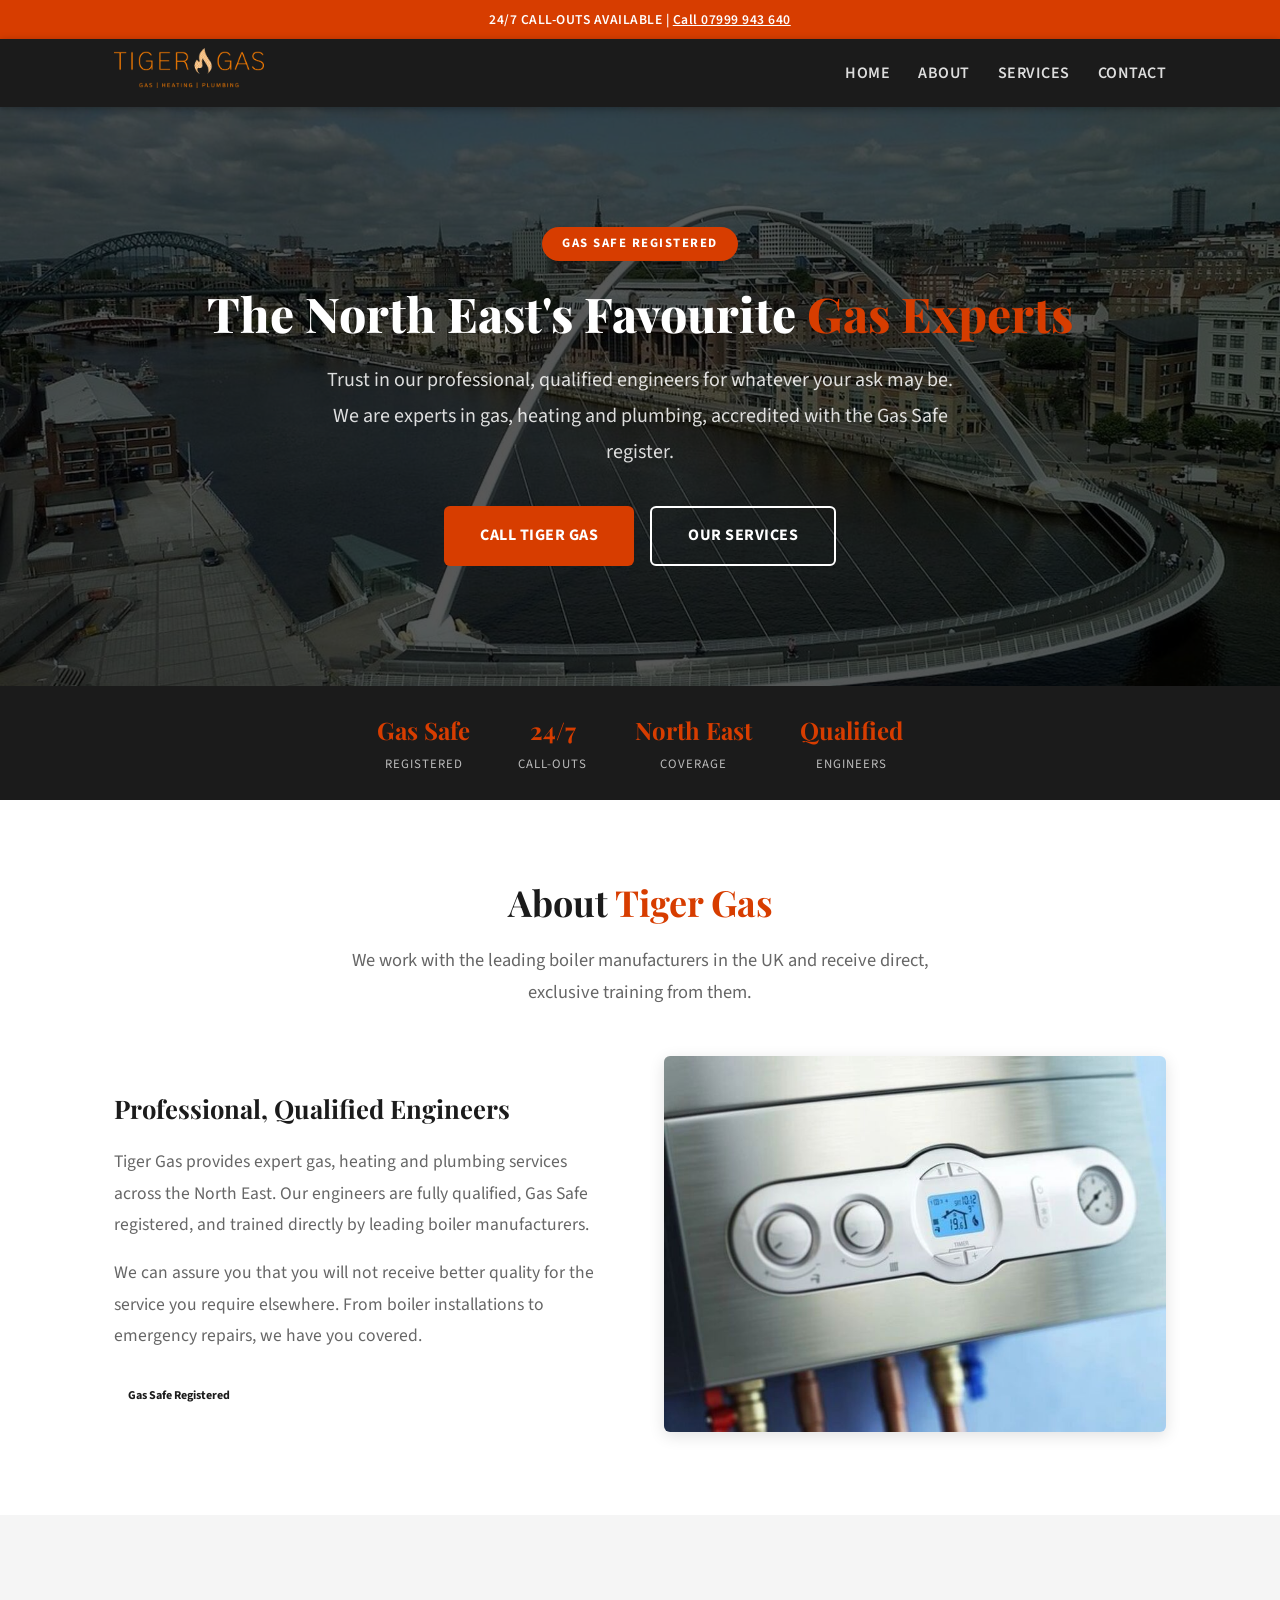
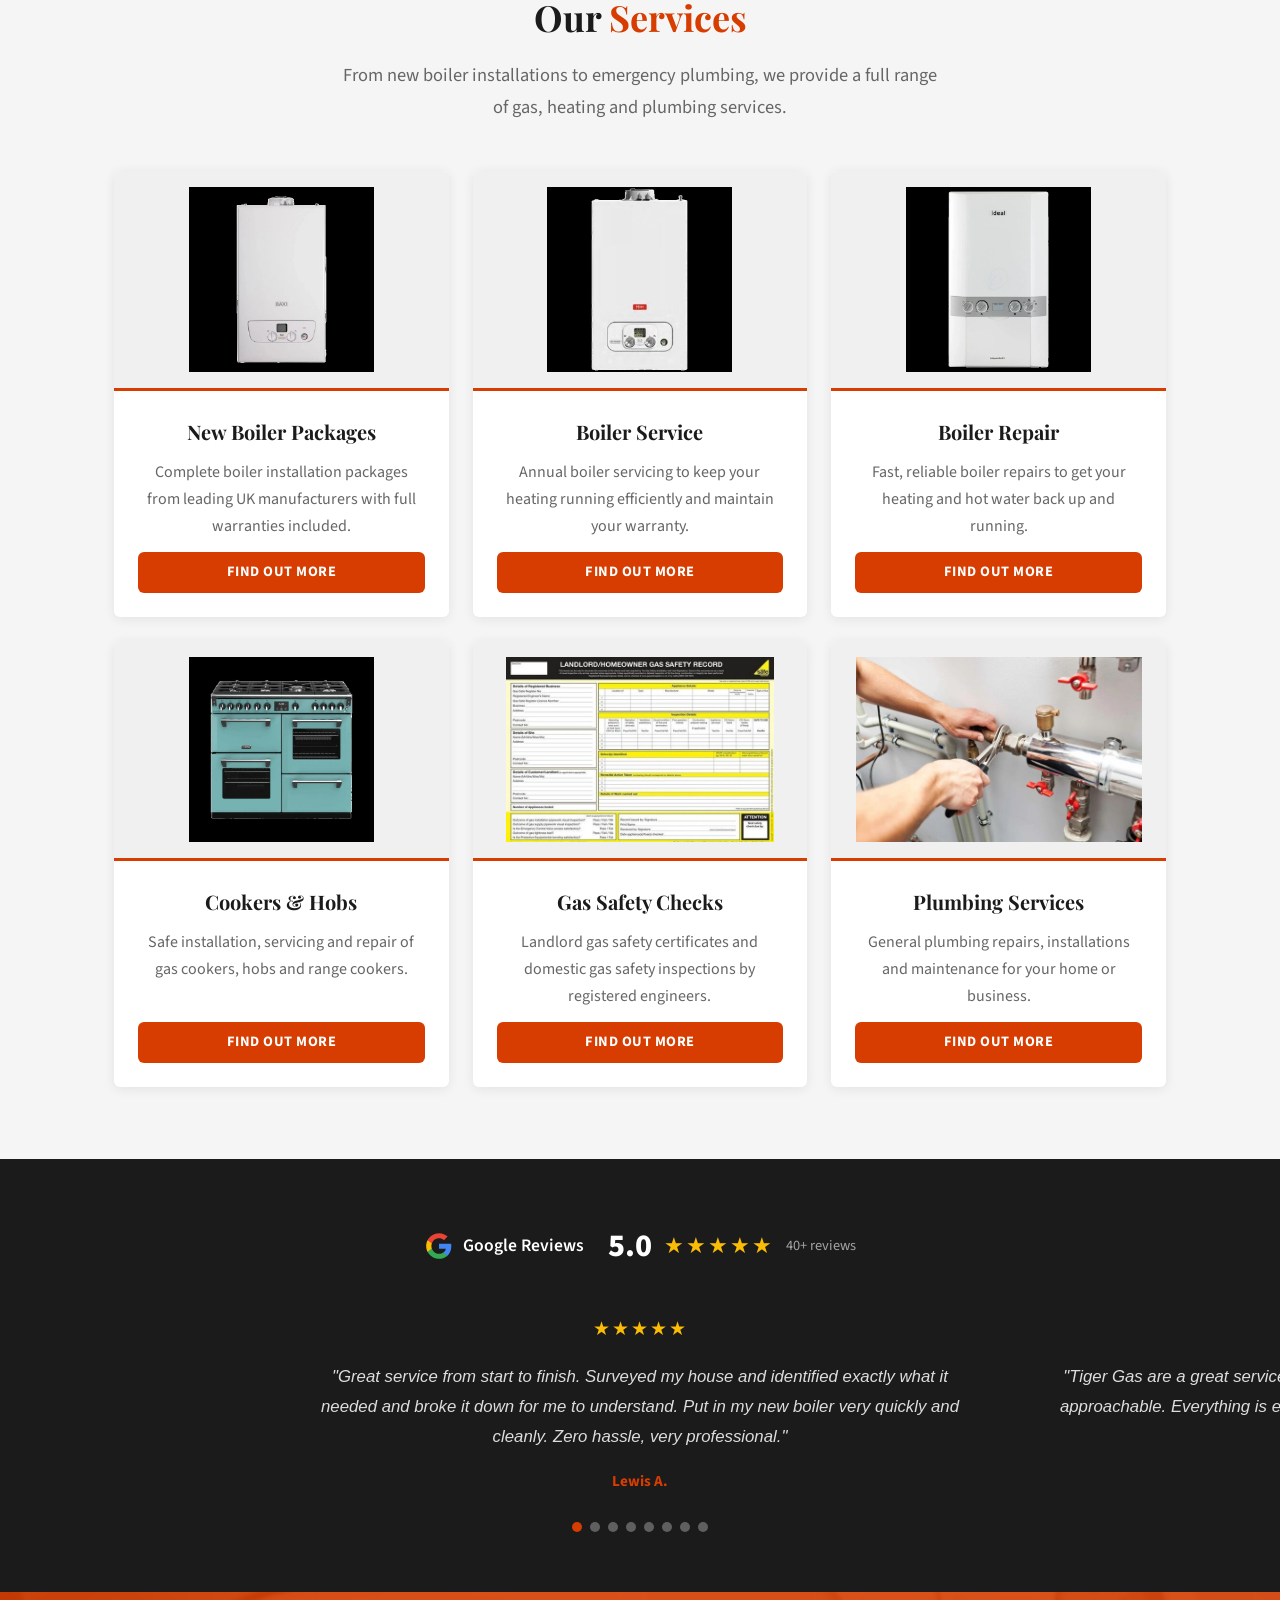
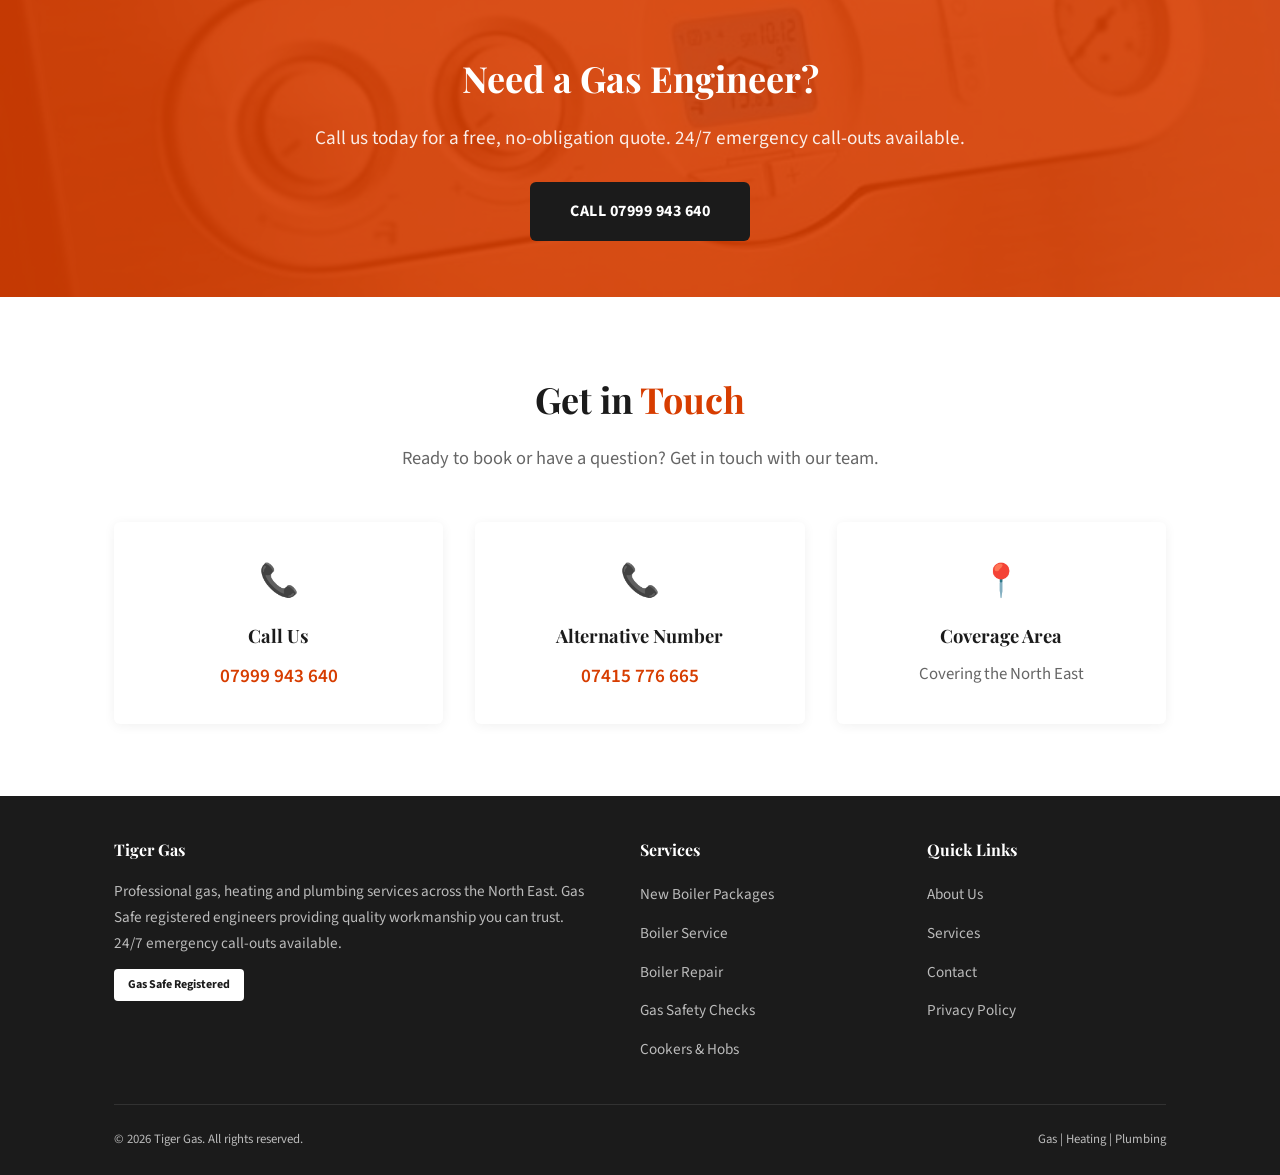
==== commit c800a659: "Anonymise review names to first name and last initial" ====
--- a/index.html
+++ b/index.html
@@ -181,17 +181,17 @@
         <div class="testimonial">
           <div class="stars">&#9733;&#9733;&#9733;&#9733;&#9733;</div>
           <p>"Great service from start to finish. Surveyed my house and identified exactly what it needed and broke it down for me to understand. Put in my new boiler very quickly and cleanly. Zero hassle, very professional."</p>
-          <div class="author">Lewis Alderson</div>
+          <div class="author">Lewis A.</div>
         </div>
         <div class="testimonial">
           <div class="stars">&#9733;&#9733;&#9733;&#9733;&#9733;</div>
           <p>"Tiger Gas are a great service! Very prompt with the jobs, professional and approachable. Everything is explained what's been done and why. Thanks!"</p>
-          <div class="author">Emily Jackson</div>
+          <div class="author">Emily J.</div>
         </div>
         <div class="testimonial">
           <div class="stars">&#9733;&#9733;&#9733;&#9733;&#9733;</div>
           <p>"Class A result. I finally have hot running water and a very small, neat boiler. Only saw him twice for quick questions and forgot he was here!"</p>
-          <div class="author">Nikki Cheverall</div>
+          <div class="author">Nikki C.</div>
         </div>
         <div class="testimonial">
           <div class="stars">&#9733;&#9733;&#9733;&#9733;&#9733;</div>
@@ -201,7 +201,7 @@
         <div class="testimonial">
           <div class="stars">&#9733;&#9733;&#9733;&#9733;&#9733;</div>
           <p>"Very friendly and reliable. Kept us up to date with what they were doing, extremely efficient and tidied up after themselves. Good job!"</p>
-          <div class="author">Fatima Begum</div>
+          <div class="author">Fatima B.</div>
         </div>
         <div class="testimonial">
           <div class="stars">&#9733;&#9733;&#9733;&#9733;&#9733;</div>
@@ -216,7 +216,7 @@
         <div class="testimonial">
           <div class="stars">&#9733;&#9733;&#9733;&#9733;&#9733;</div>
           <p>"Very friendly and knowledgeable young man. Responded to my job almost instantly and was out to my house within the hour. Had my boiler up and running the same afternoon. Would highly recommend."</p>
-          <div class="author">Billy Anderson</div>
+          <div class="author">Billy A.</div>
         </div>
       </div>
       <div class="slider-dots" id="sliderDots"></div>
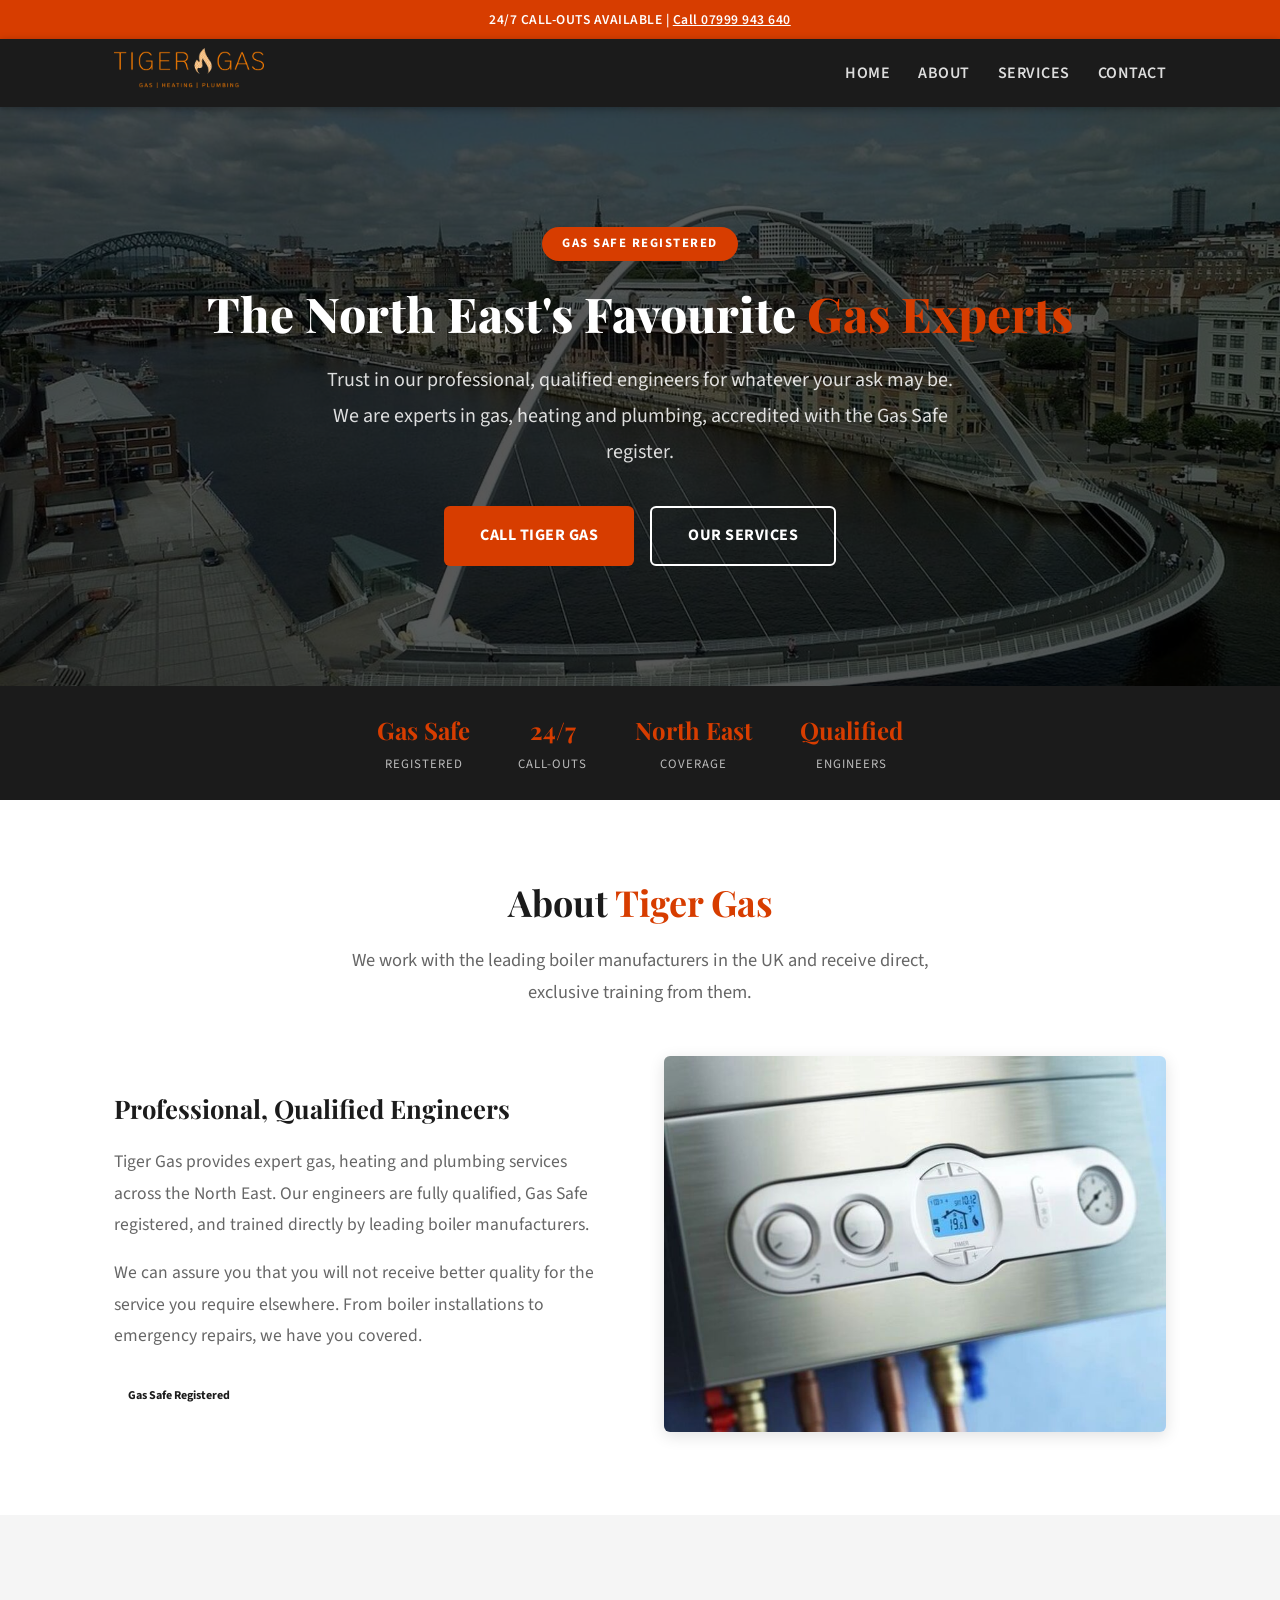
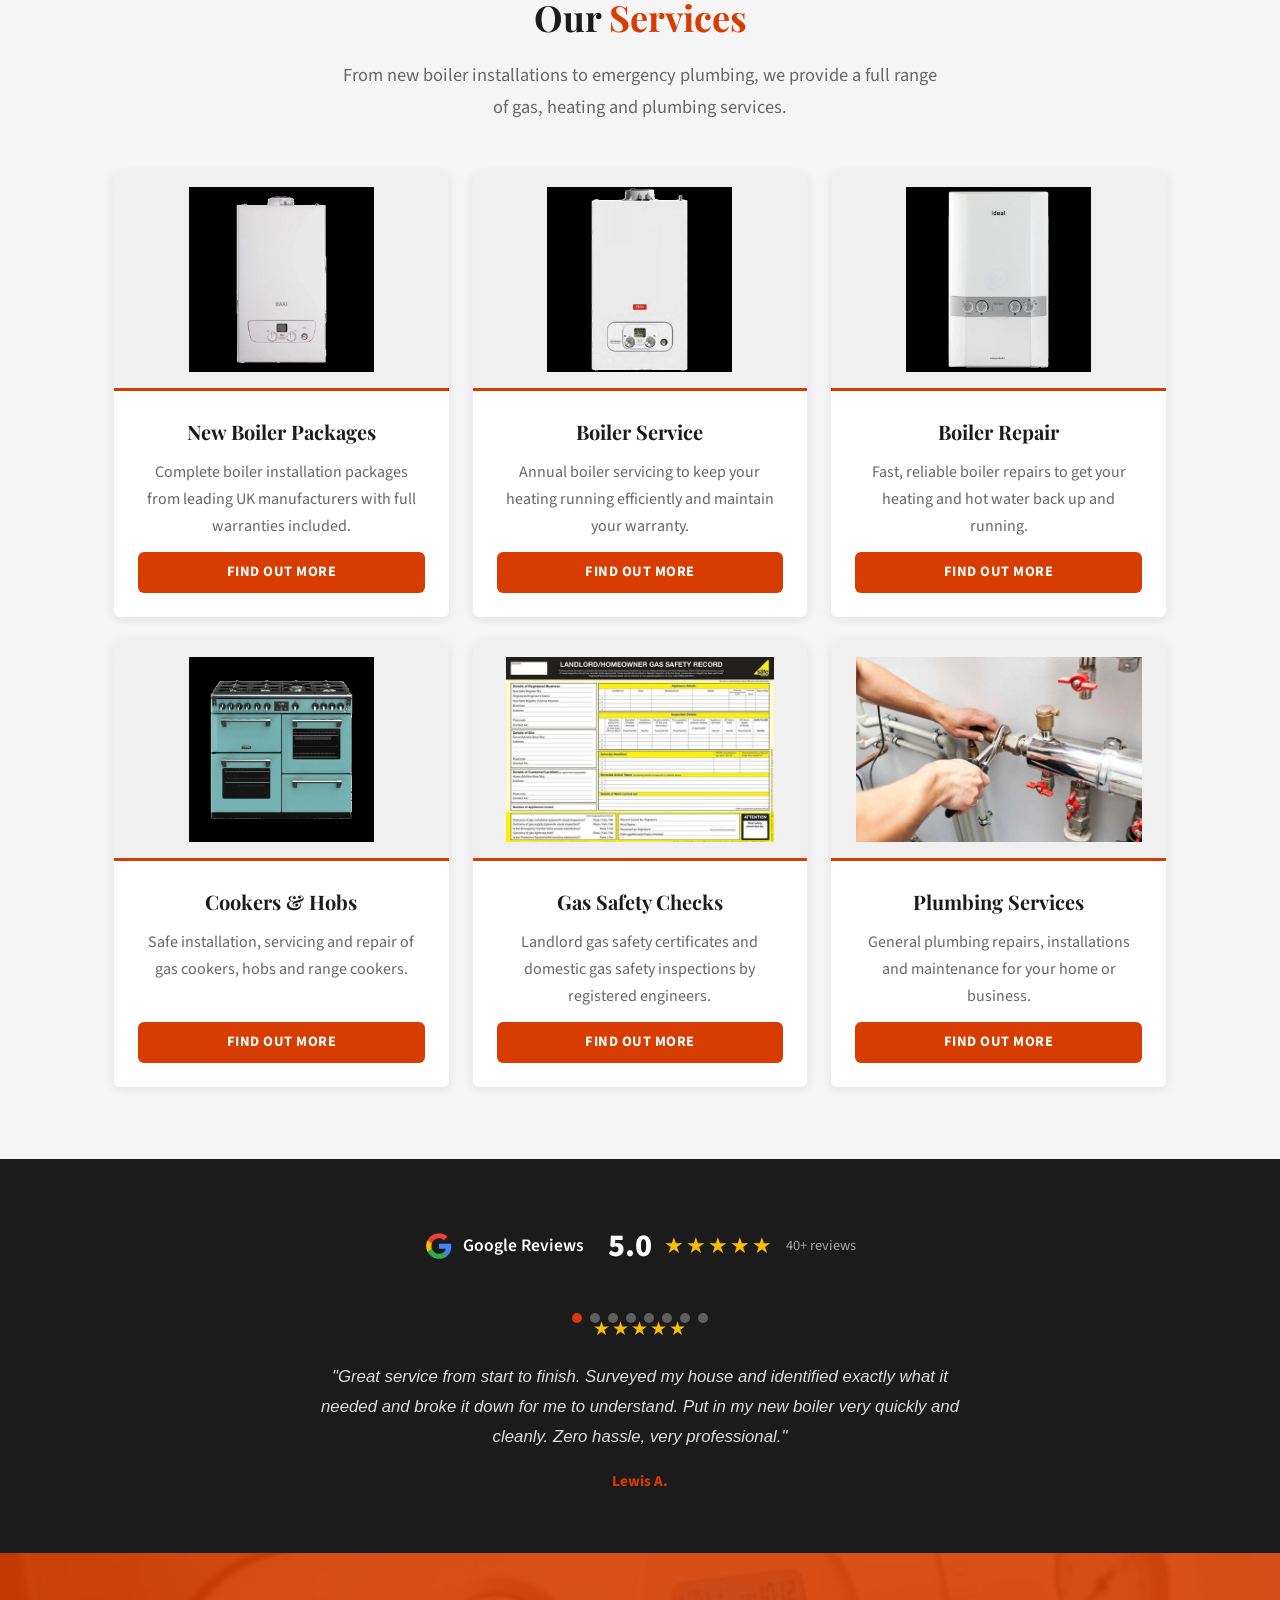
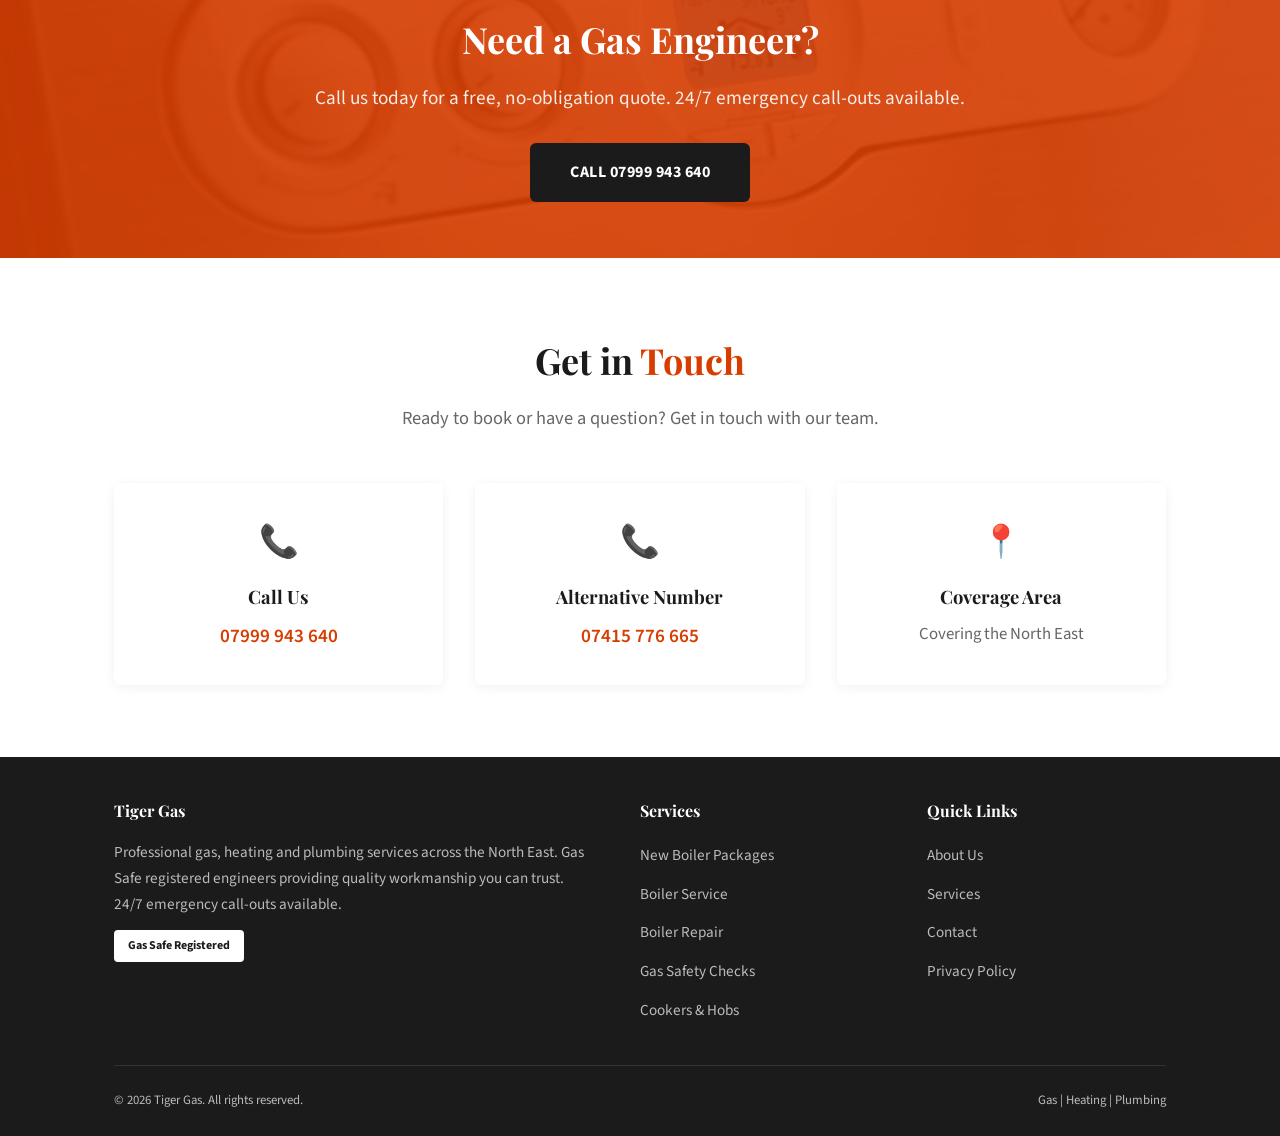
==== commit e7fc2dec: "Smooth crossfade testimonial transitions instead of jumping" ====
--- a/index.html
+++ b/index.html
@@ -298,11 +298,11 @@
 
 <script>
 (function(){
-  var track = document.querySelector('.testimonial-track');
   var slides = document.querySelectorAll('.testimonial');
   var dotsWrap = document.getElementById('sliderDots');
   var current = 0;
   var total = slides.length;
+  slides[0].classList.add('active');
   for(var i=0;i<total;i++){
     var d = document.createElement('span');
     d.className = 'dot' + (i===0?' active':'');
@@ -311,12 +311,13 @@
     dotsWrap.appendChild(d);
   }
   function goTo(n){
+    slides[current].classList.remove('active');
     current = n;
-    track.style.transform = 'translateX(-'+current*100+'%)';
+    slides[current].classList.add('active');
     var dots = dotsWrap.querySelectorAll('.dot');
     for(var j=0;j<dots.length;j++) dots[j].className = 'dot'+(j===current?' active':'');
   }
-  setInterval(function(){ goTo((current+1)%total); }, 5000);
+  setInterval(function(){ goTo((current+1)%total); }, 6000);
 })();
 </script>
 </body>
--- a/style.css
+++ b/style.css
@@ -837,15 +837,23 @@
   position: relative;
   max-width: 700px;
   margin: 0 auto;
+  min-height: 180px;
 }
 .testimonial-track {
-  display: flex;
-  transition: transform .5s ease;
+  position: relative;
 }
 .testimonial {
-  min-width: 100%;
+  position: absolute;
+  top: 0;
+  left: 0;
+  width: 100%;
   padding: 0 20px;
   box-sizing: border-box;
+  opacity: 0;
+  transition: opacity 1s ease;
+}
+.testimonial.active {
+  opacity: 1;
 }
 .testimonial .stars {
   color: #fbbc05;
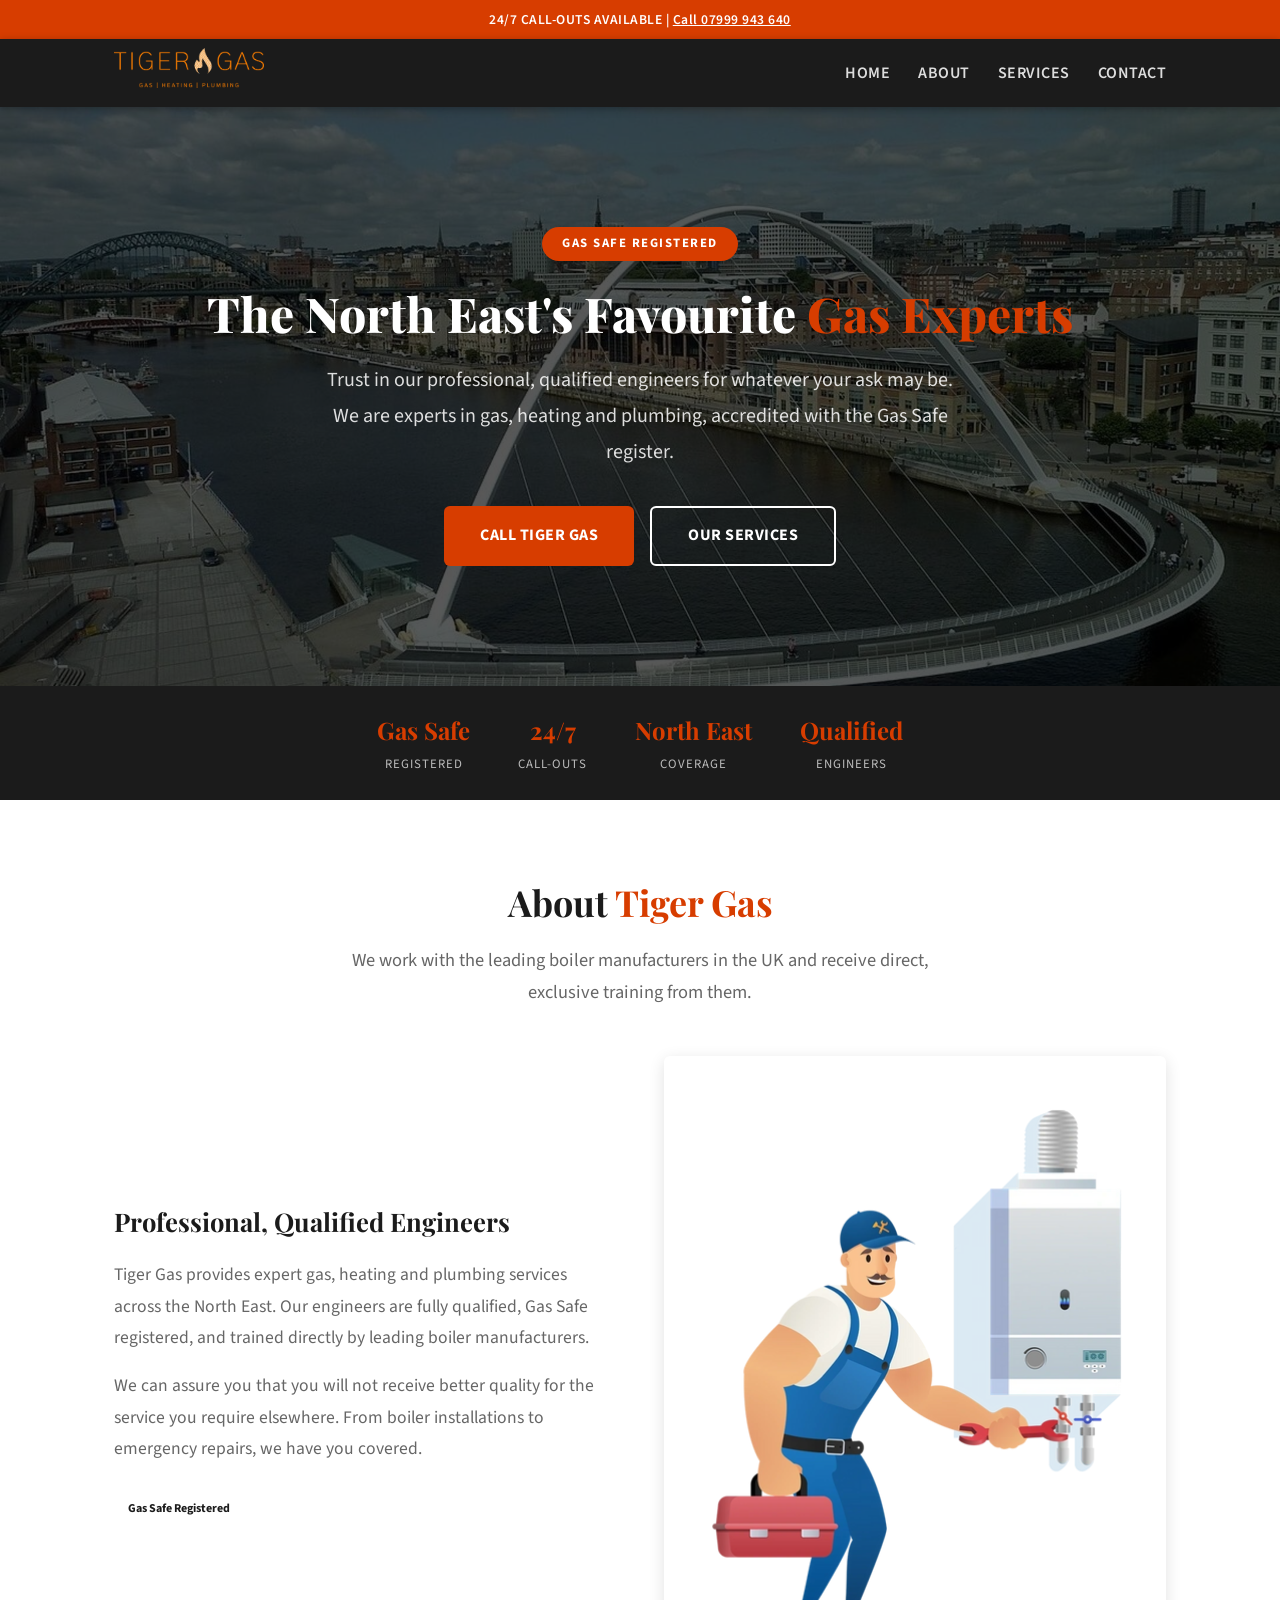
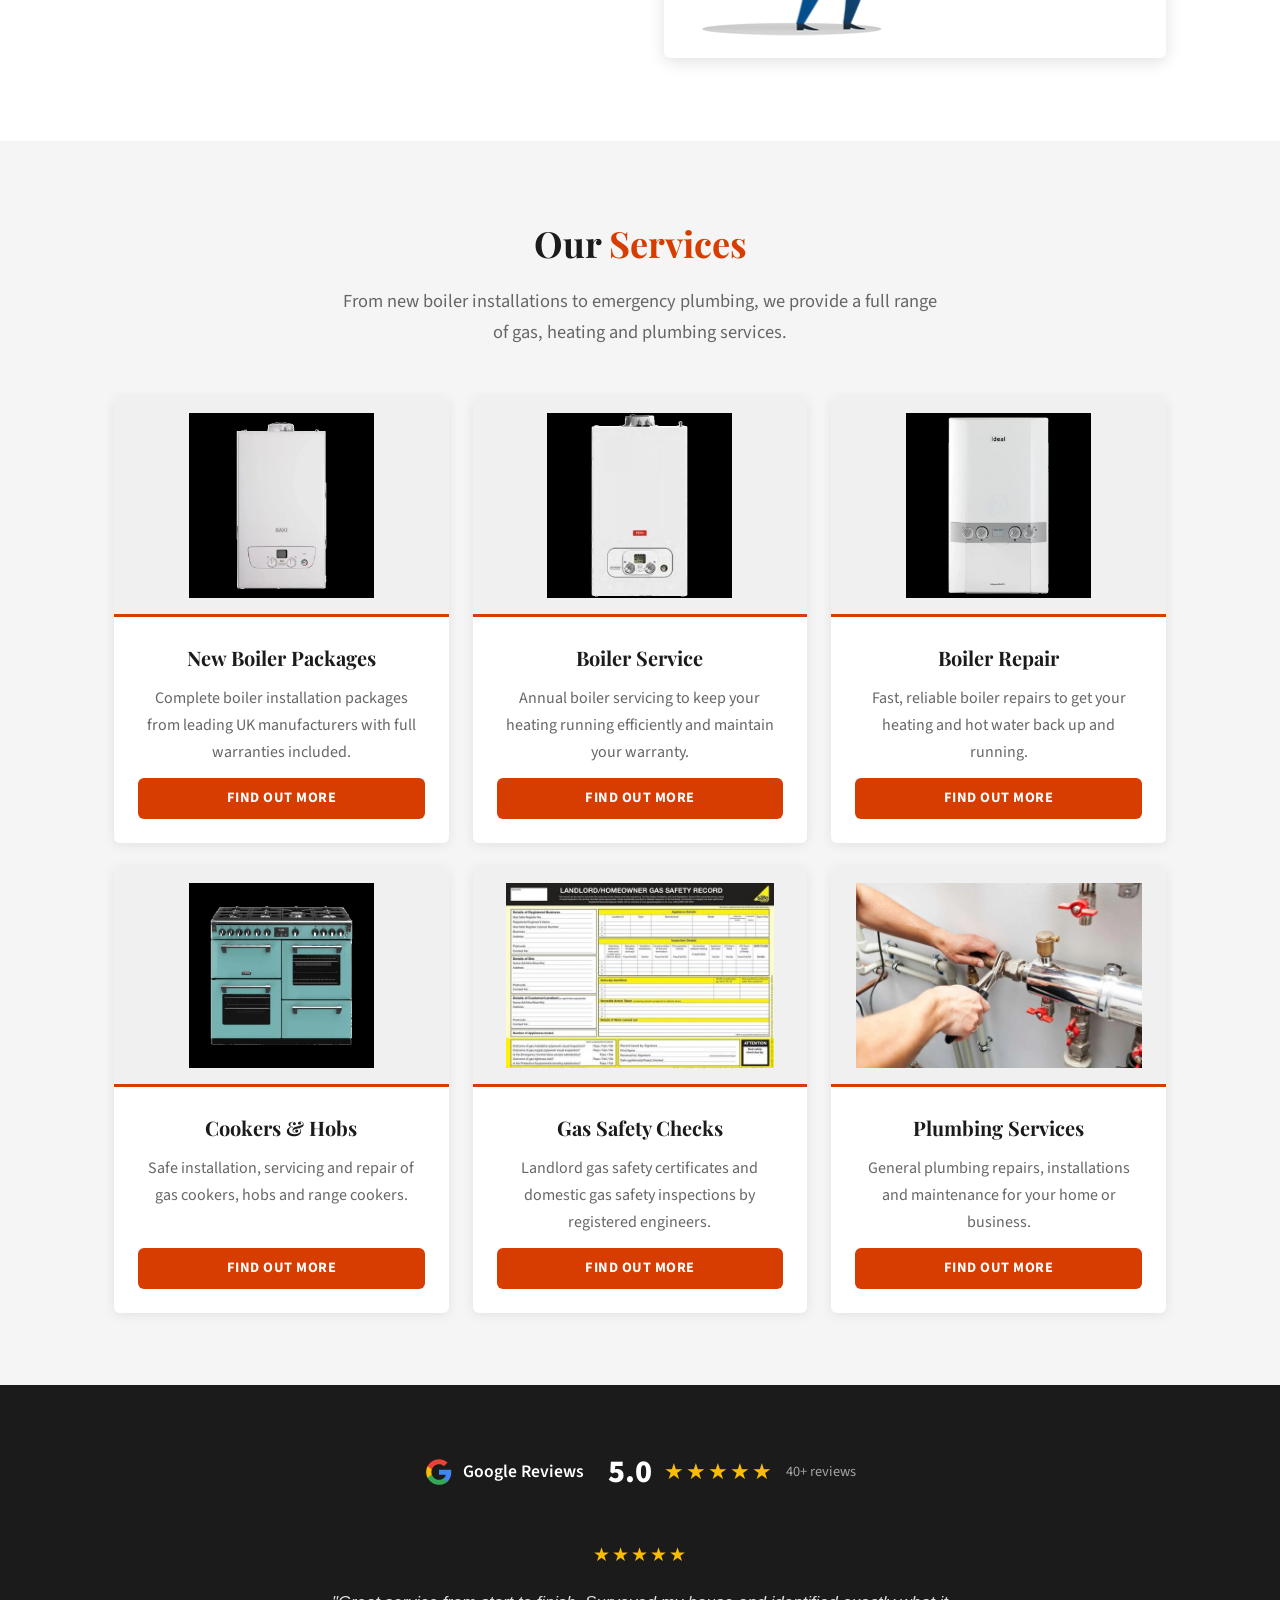
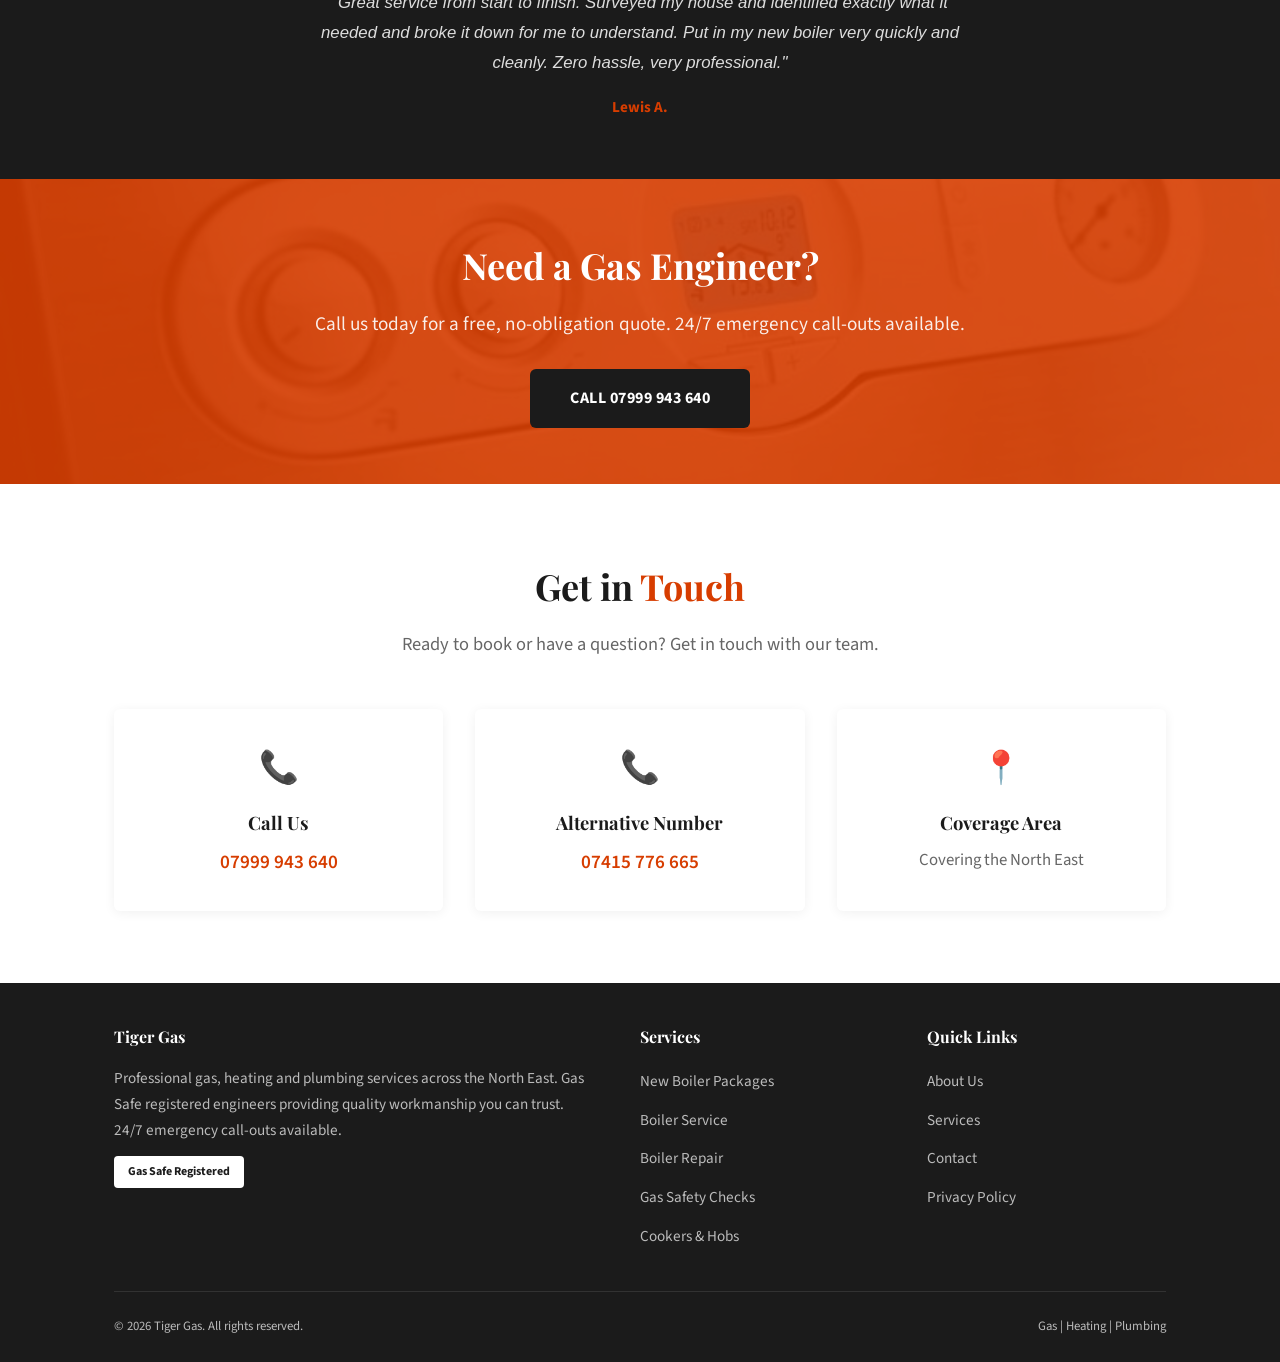
==== commit ce7be70c: "Swap about section image to engineer photo" ====
--- a/index.html
+++ b/index.html
@@ -97,7 +97,7 @@
         <div class="gas-safe">Gas Safe Registered</div>
       </div>
       <div>
-        <img loading="lazy" src="images/hero.jpg" alt="Boiler controls" style="width:100%; border-radius: var(--radius); box-shadow: 0 4px 16px rgba(0,0,0,.12);">
+        <img loading="lazy" src="images/boiler-service-engineer.png" alt="Tiger Gas engineer at work" style="width:100%; border-radius: var(--radius); box-shadow: 0 4px 16px rgba(0,0,0,.12);">
       </div>
     </div>
   </div>
--- a/style.css
+++ b/style.css
@@ -874,10 +874,7 @@
   font-size: .95rem;
 }
 .slider-dots {
-  display: flex;
-  justify-content: center;
-  gap: 8px;
-  margin-top: 28px;
+  display: none;
 }
 .slider-dots .dot {
   width: 10px;
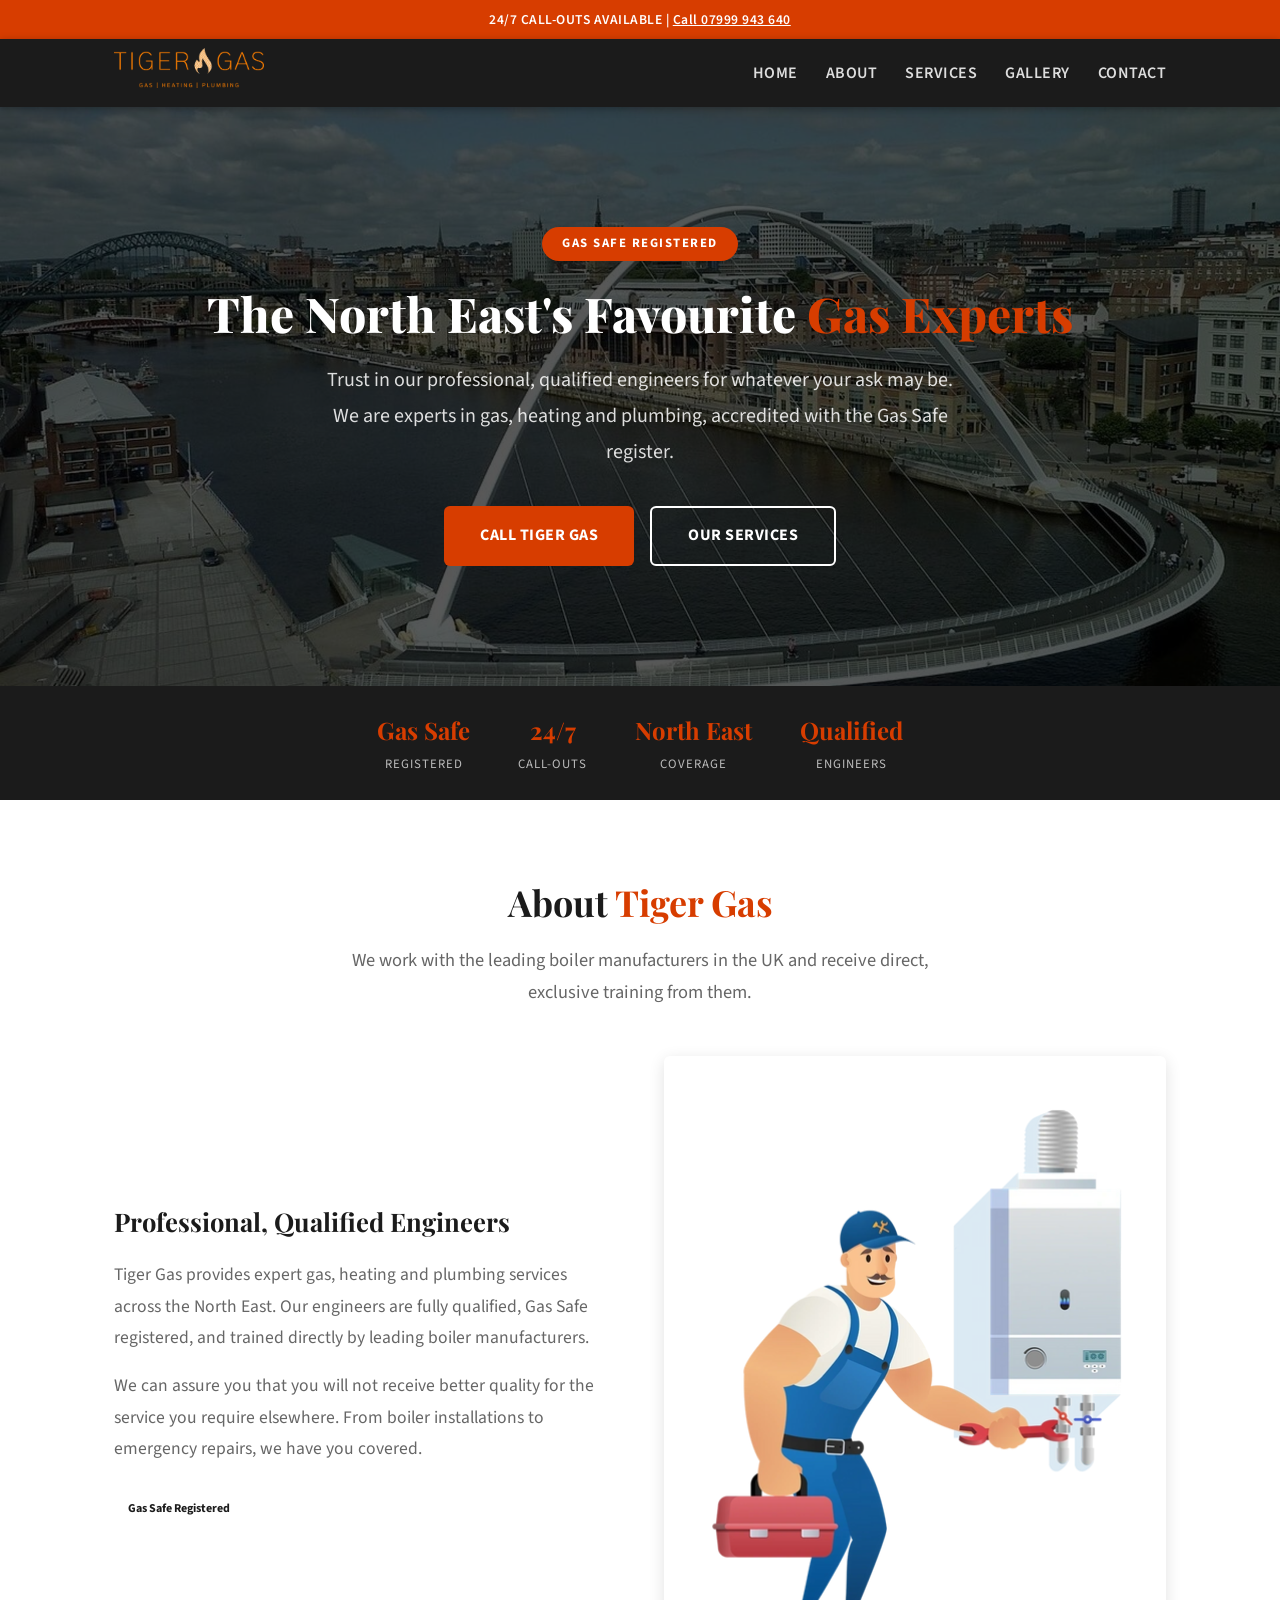
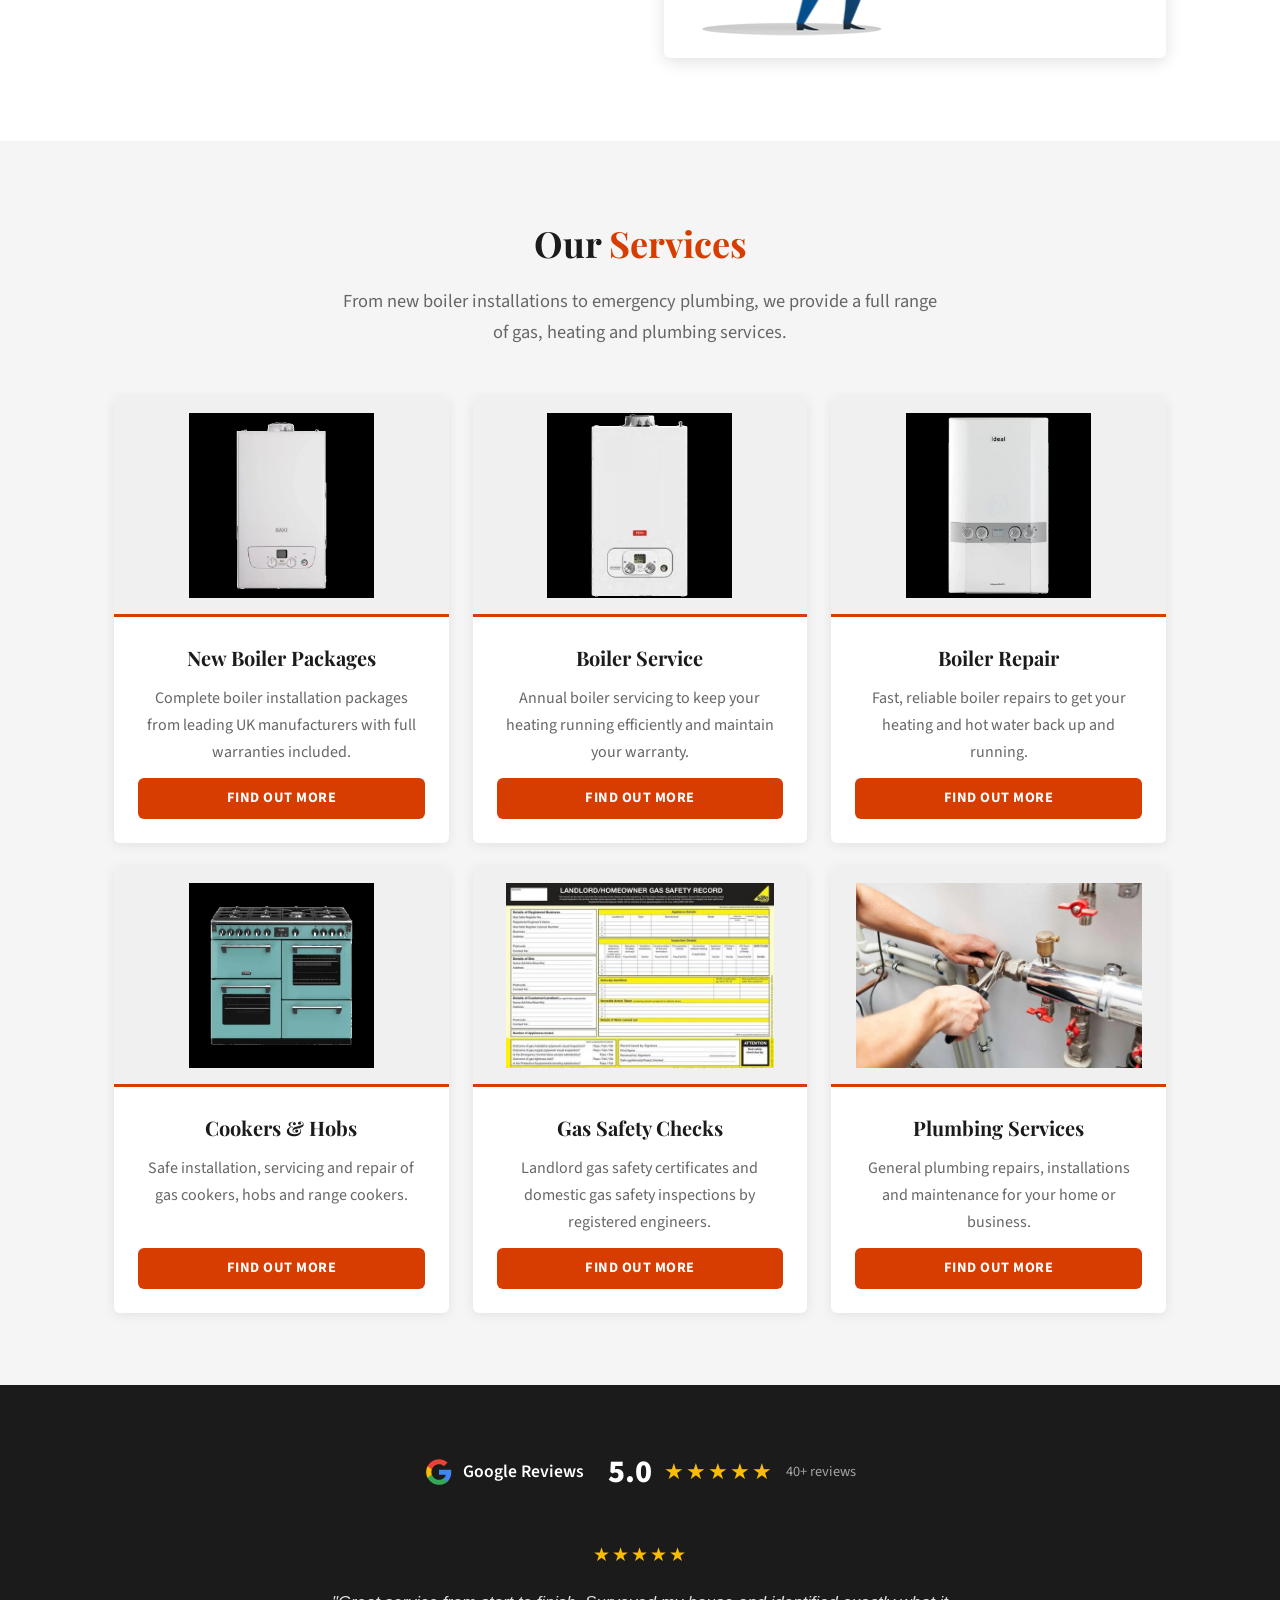
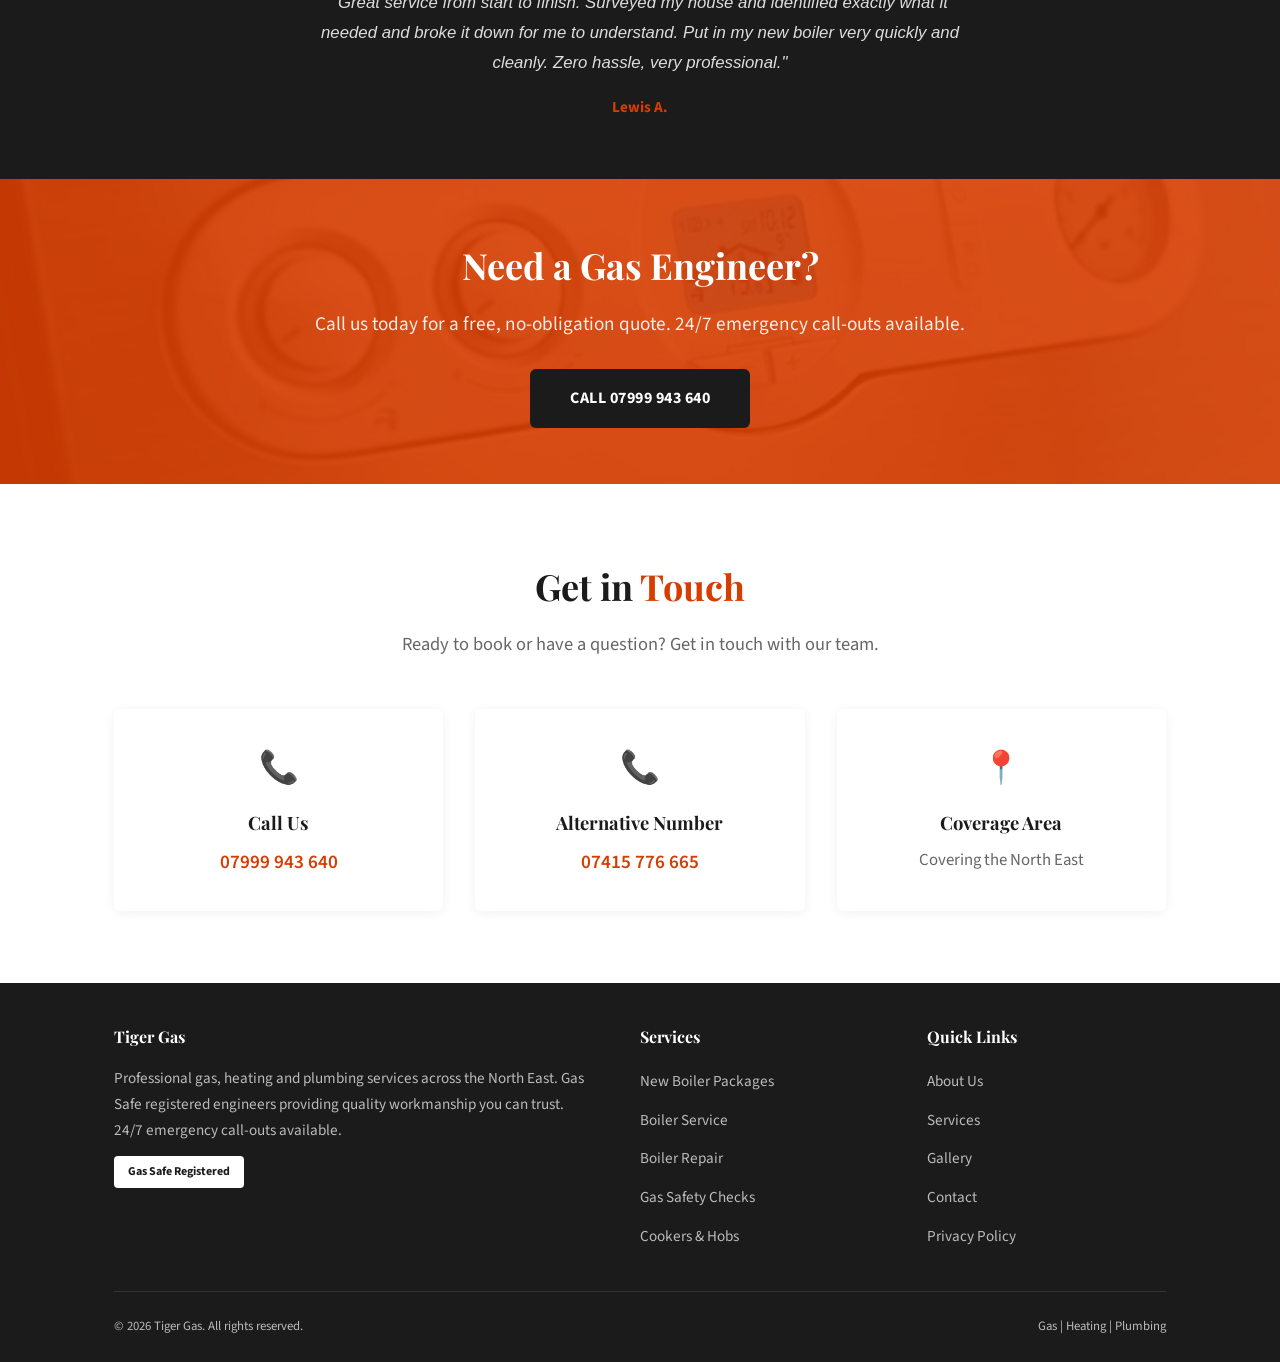
==== commit 927beaaa: "Add gallery page with lightbox and nav links - Gallery page with responsive 3-column grid and lightb" ====
--- a/index.html
+++ b/index.html
@@ -40,6 +40,7 @@
               <a href="air-source-heat-pumps.html">Air Source Heat Pumps</a>
             </div>
           </li>
+      <li><a href="gallery.html">Gallery</a></li>
       <li><a href="contact.html">Contact</a></li>
     </ul>
   </div>
@@ -284,7 +285,8 @@
         <ul>
           <li><a href="about.html">About Us</a></li>
           <li><a href="services.html">Services</a></li>
-          <li><a href="contact.html">Contact</a></li>
+                    <li><a href="gallery.html">Gallery</a></li>
+      <li><a href="contact.html">Contact</a></li>
           <li><a href="privacy.html">Privacy Policy</a></li>
         </ul>
       </div>
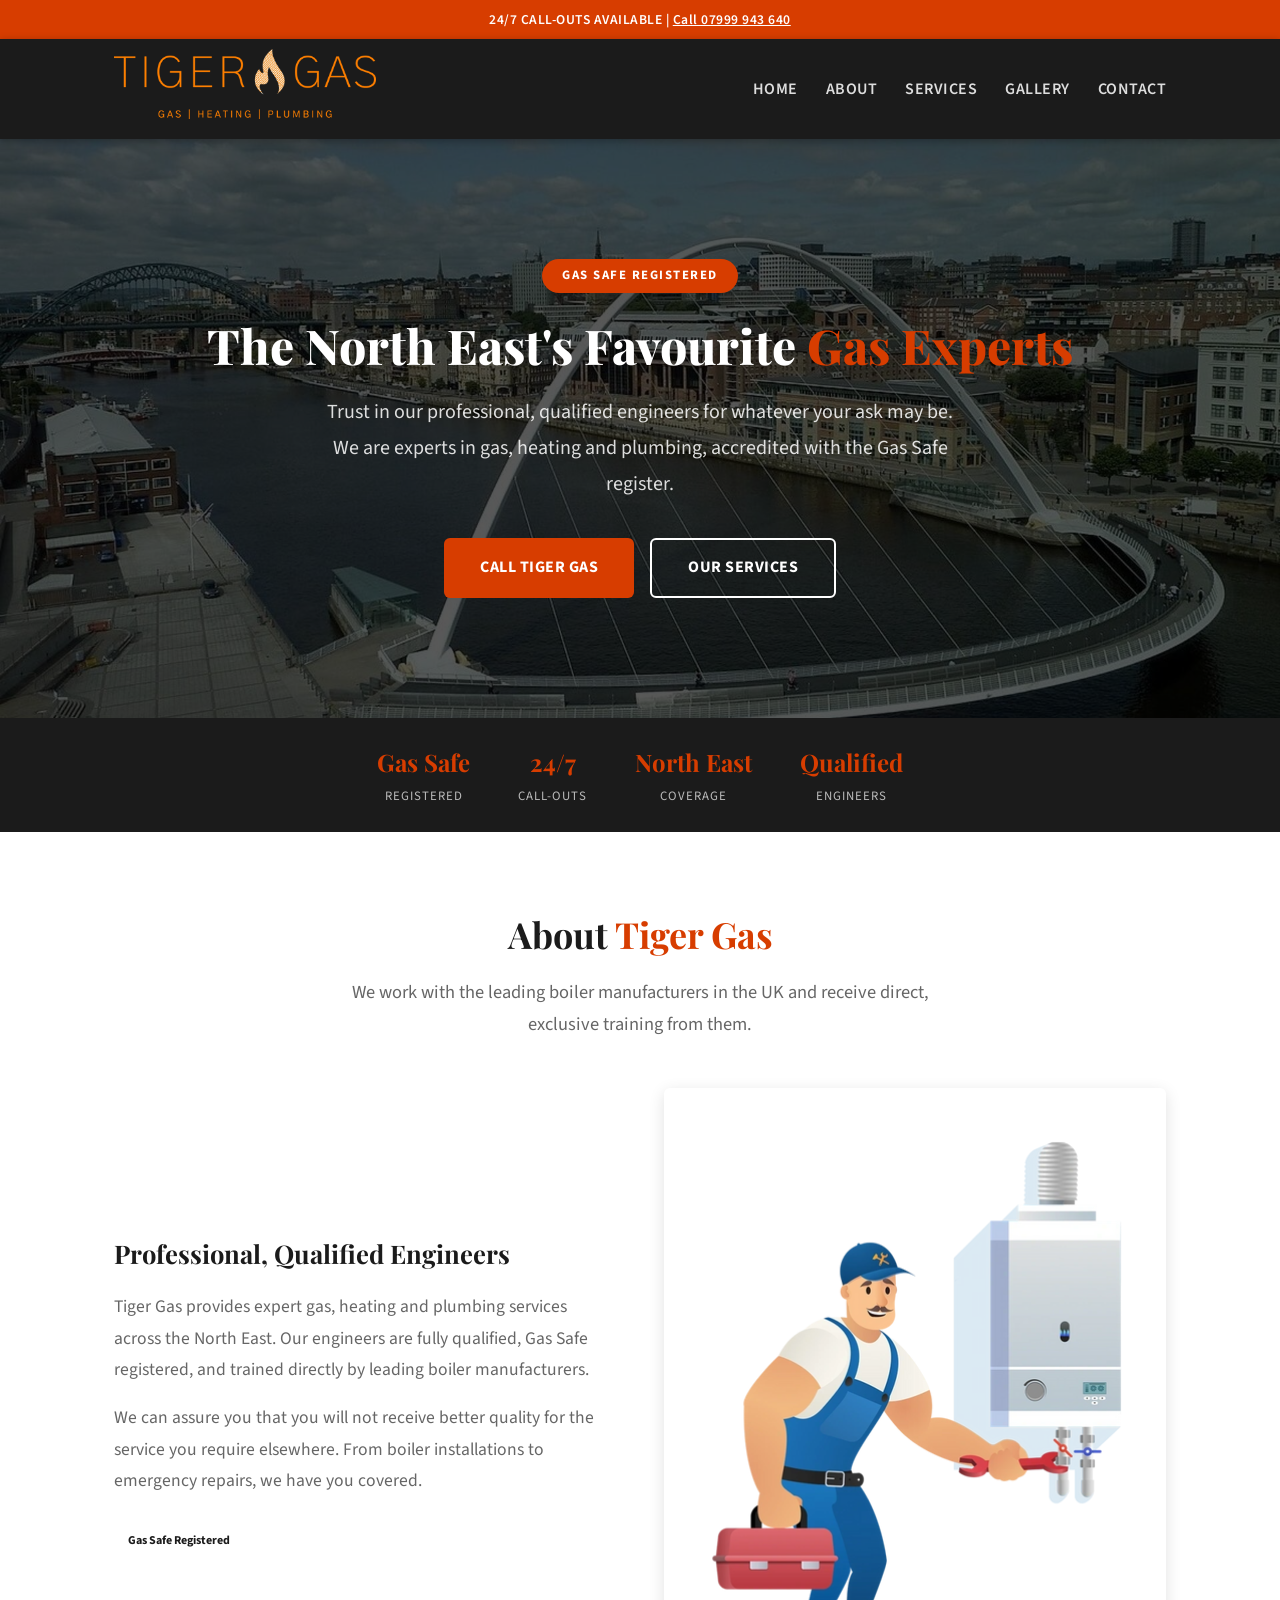
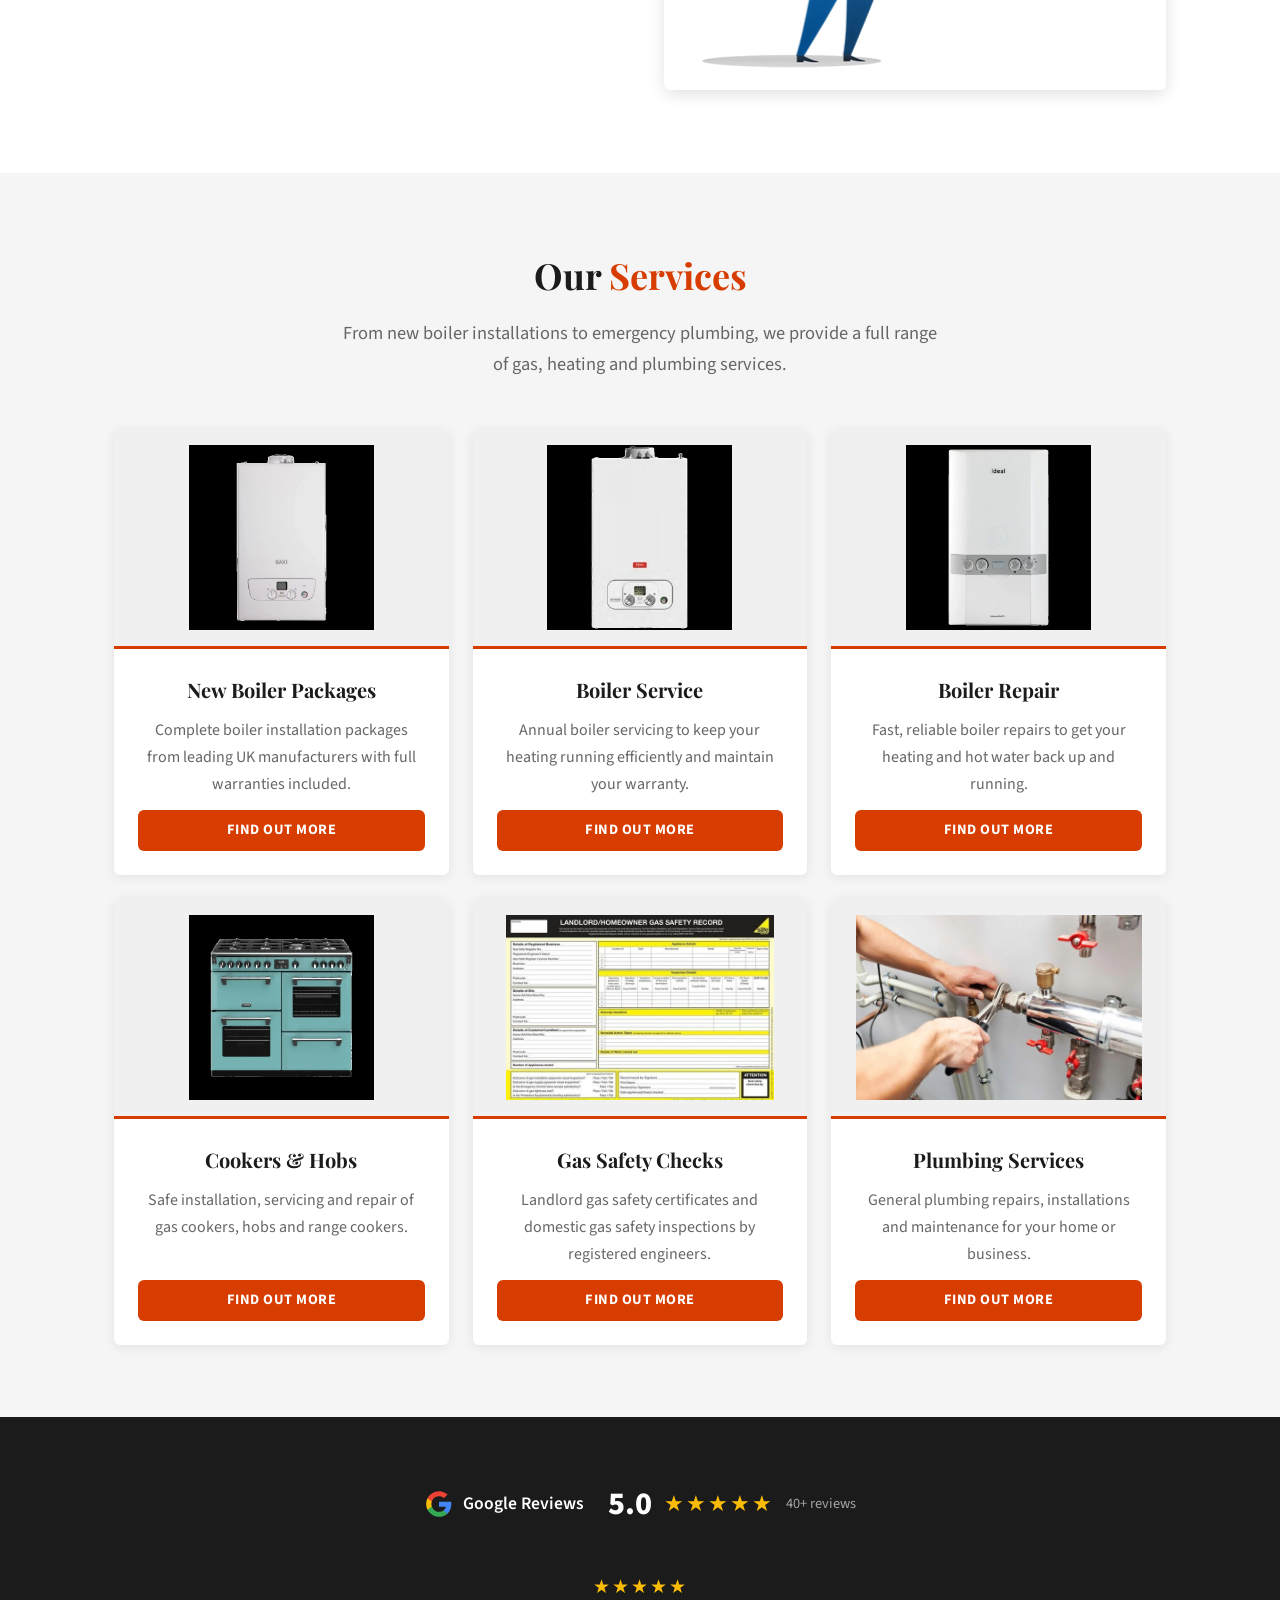
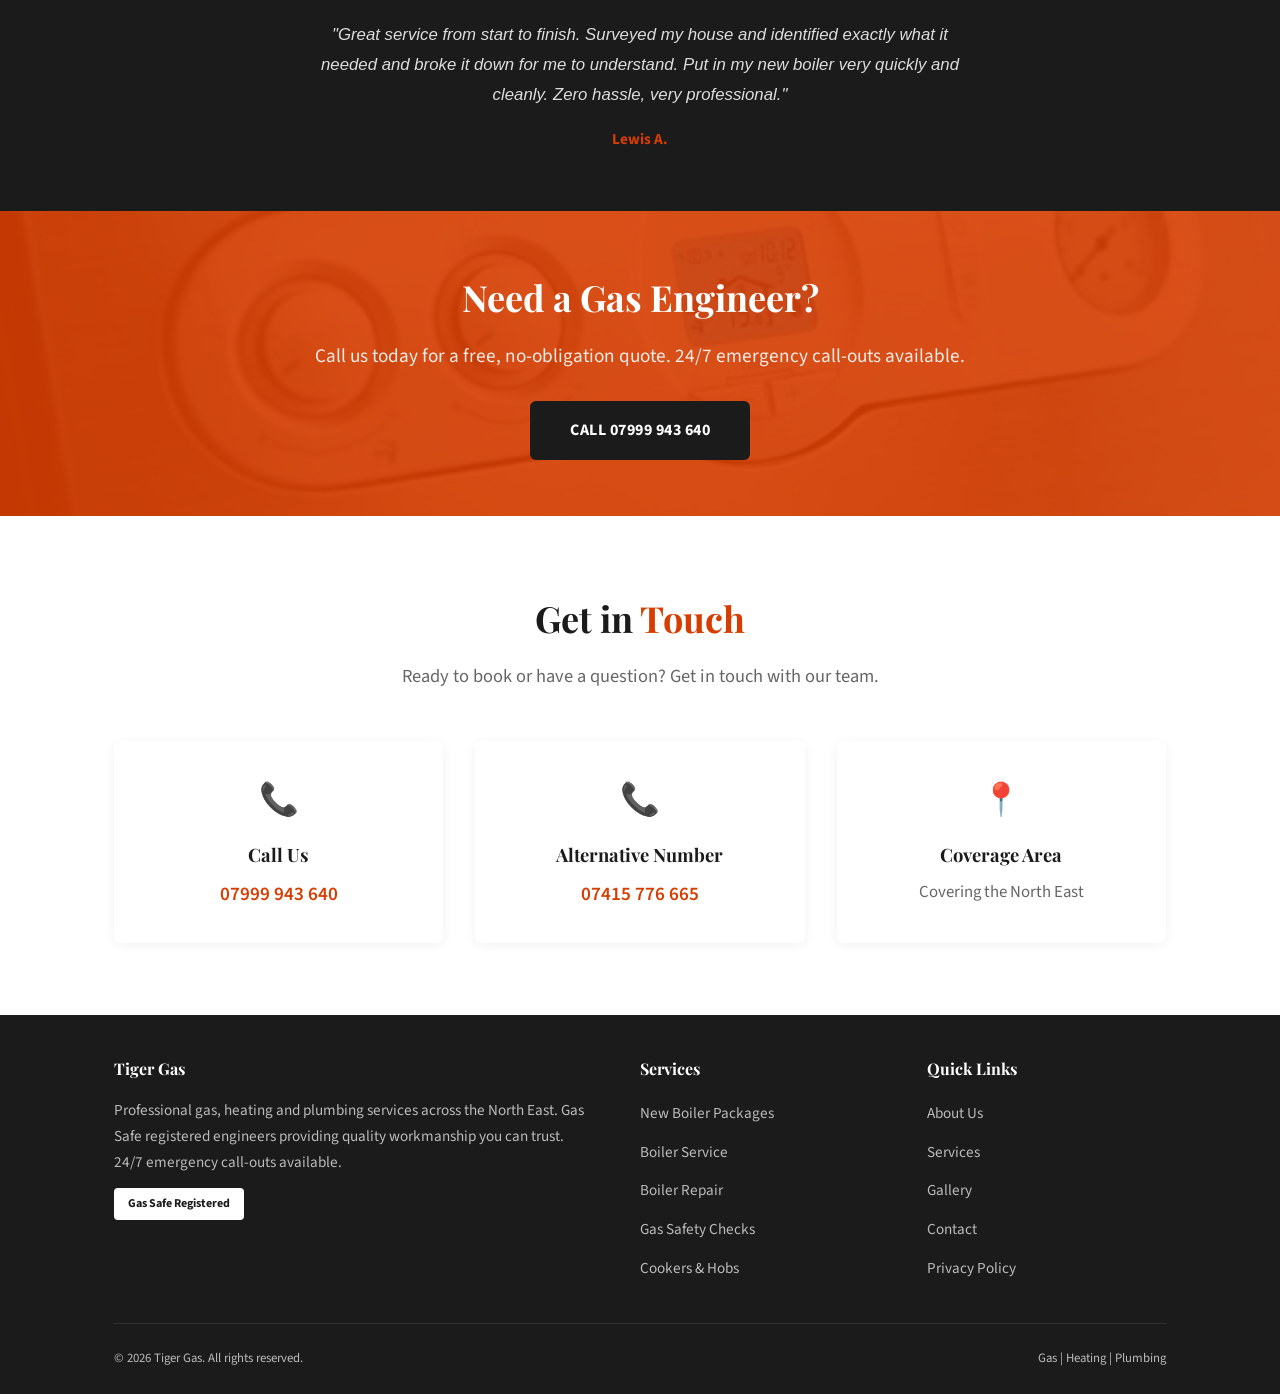
==== commit 508b6291: "Add shrinking nav logo on scroll - Logo starts large (70px) for brand visibility on page load - Shri" ====
--- a/index.html
+++ b/index.html
@@ -322,5 +322,6 @@
   setInterval(function(){ goTo((current+1)%total); }, 6000);
 })();
 </script>
+<script>window.addEventListener("scroll",function(){document.querySelector("nav").classList.toggle("scrolled",window.scrollY>30)});</script>
 </body>
 </html>
--- a/style.css
+++ b/style.css
@@ -49,11 +49,19 @@
   display: flex;
   align-items: center;
   justify-content: space-between;
-  height: 68px;
+  height: 100px;
+  transition: height .3s ease;
+}
+nav.scrolled .container {
+  height: 60px;
 }
 nav .logo img {
-  height: 40px;
+  height: 70px;
   width: auto;
+  transition: height .3s ease;
+}
+nav.scrolled .logo img {
+  height: 36px;
 }
 nav .logo a { display: inline-block; line-height: 0; }
 nav ul { list-style: none; display: flex; gap: 28px; }
